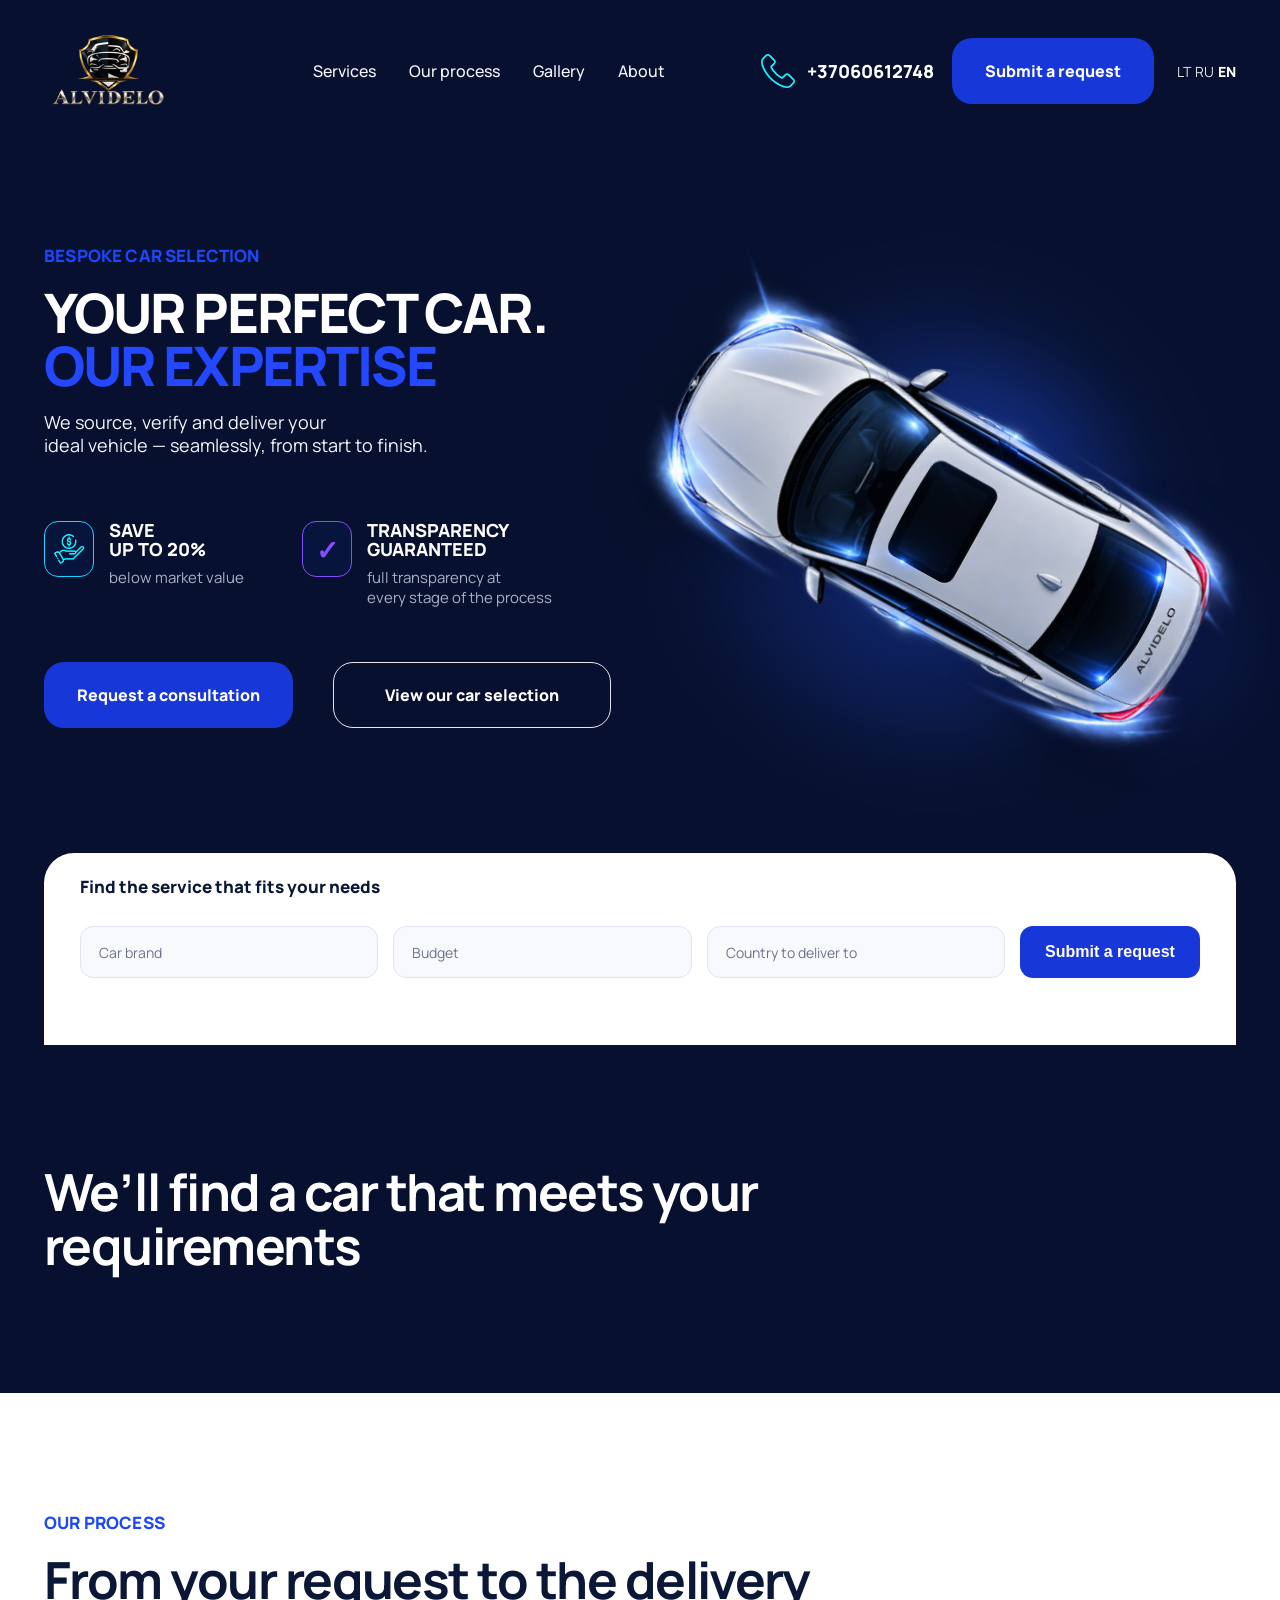
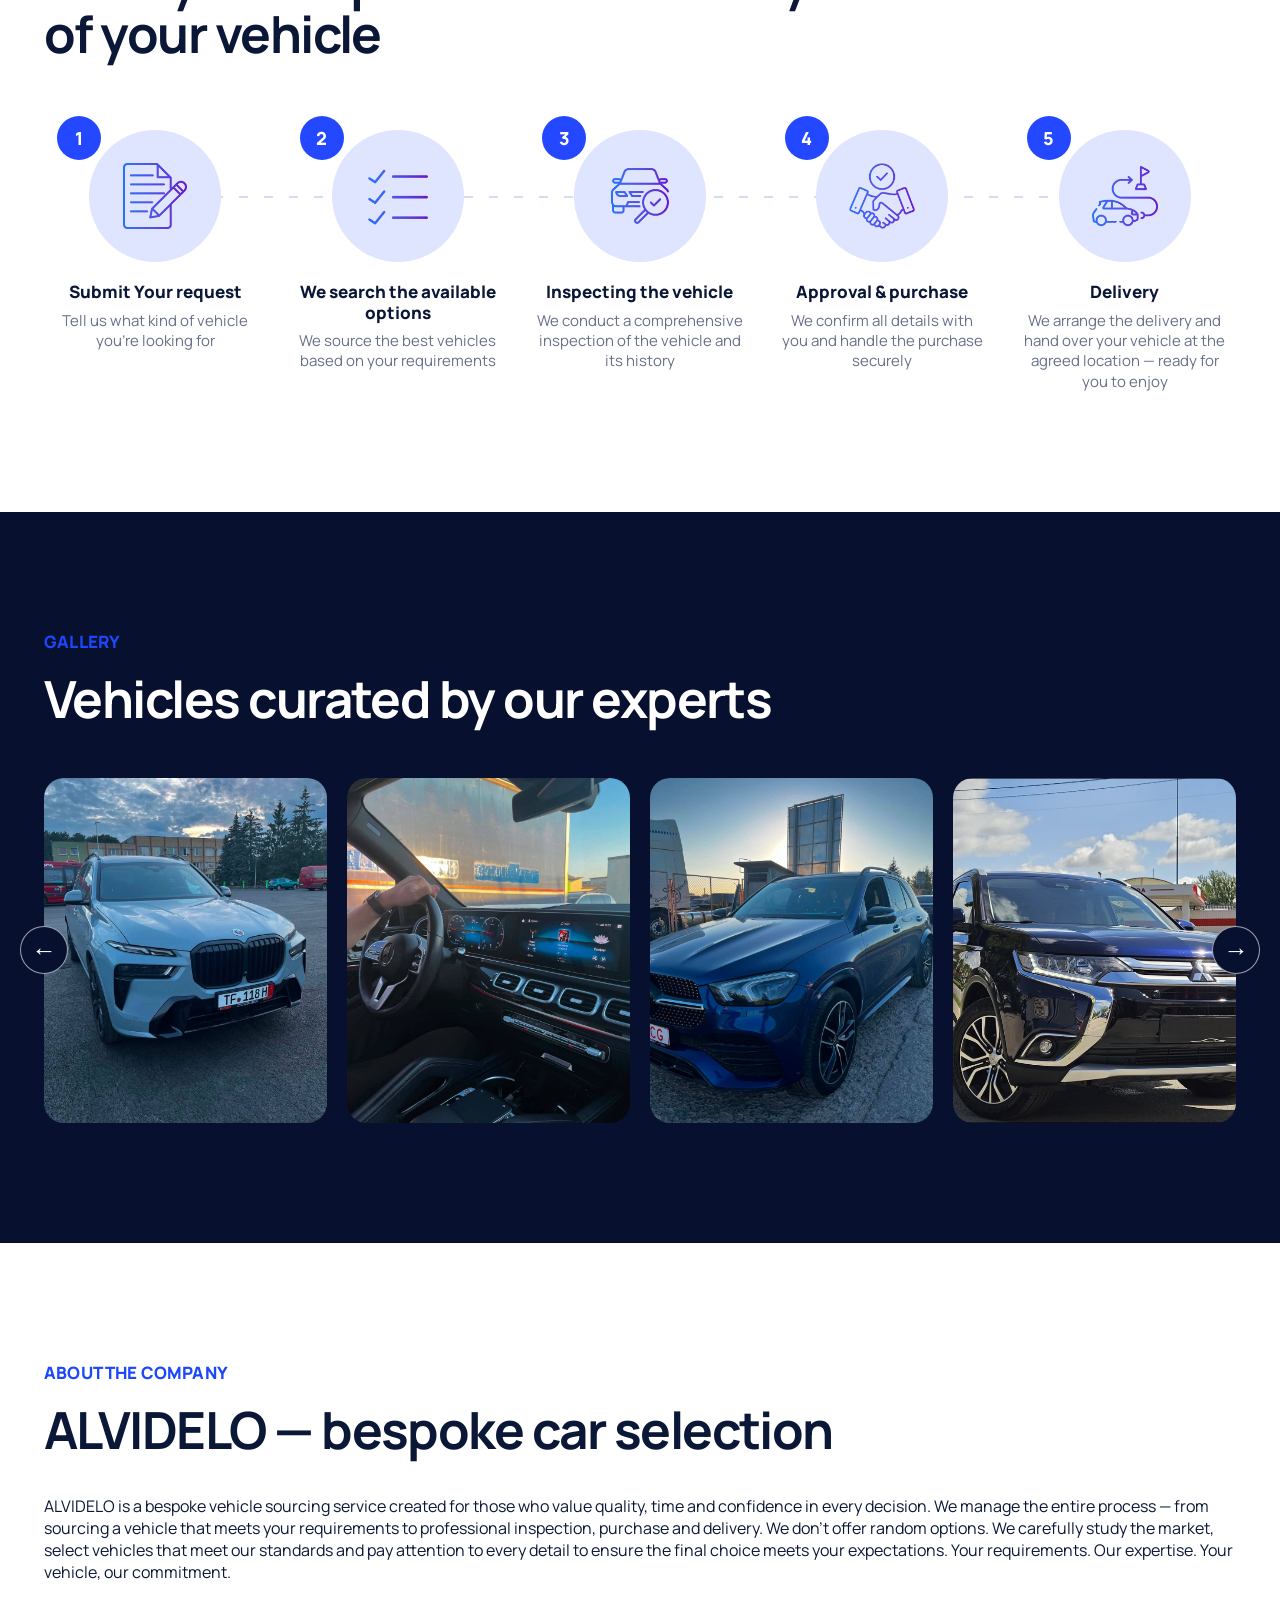
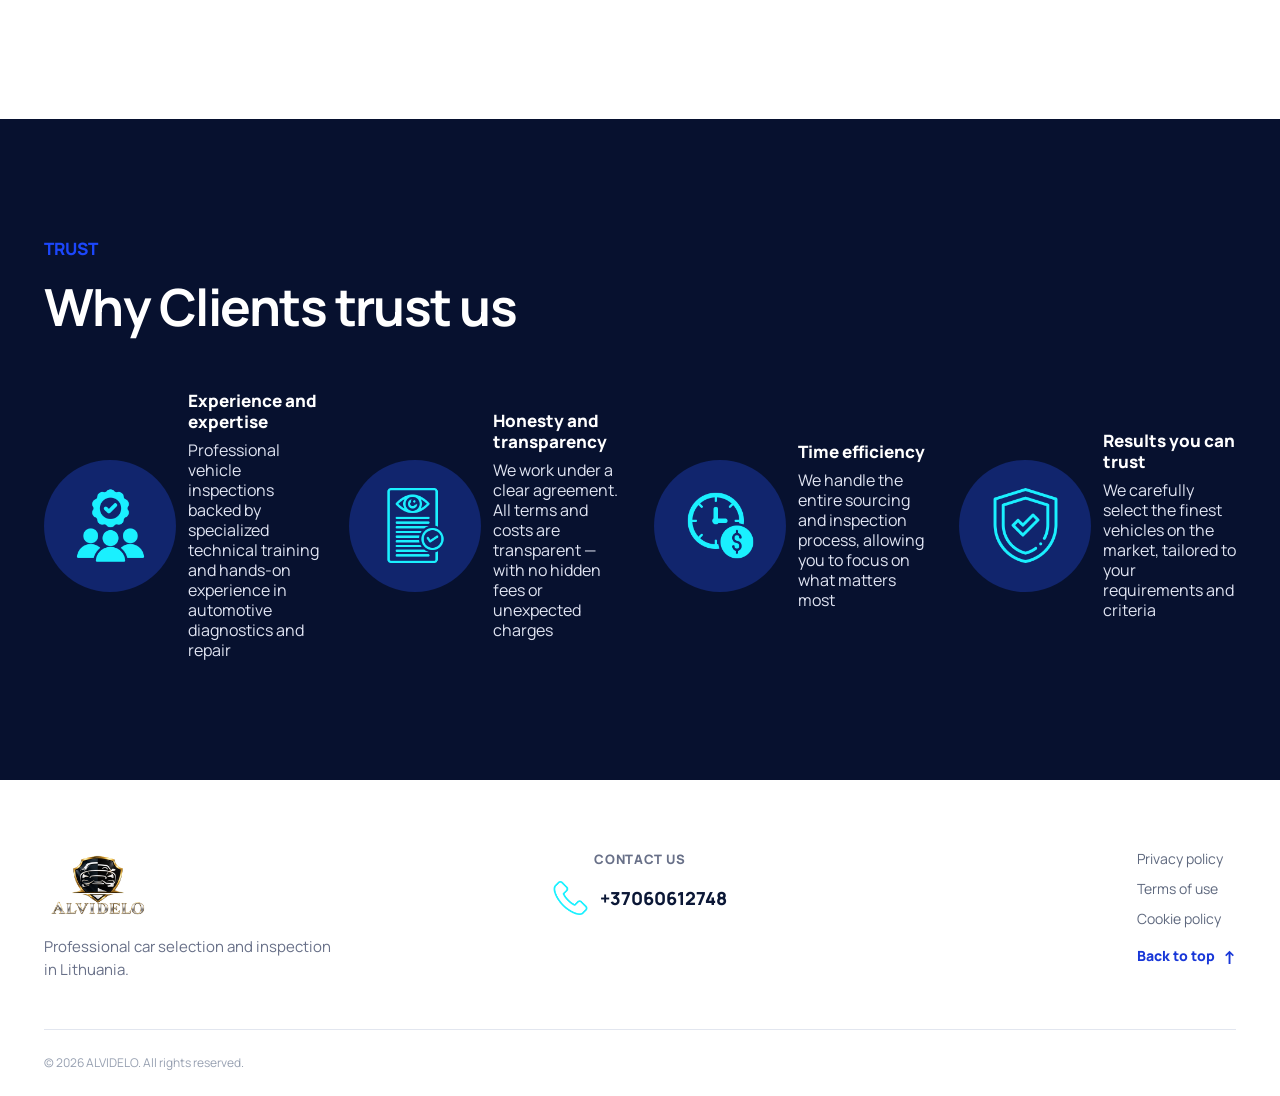
==== index.html @ 86f8ea86 "Added footer (but need to fix it still)" ====
<!doctype html>
<html lang="en">

<head>
    <meta charset="UTF-8" />
    <meta name="viewport" content="width=device-width, initial-scale=1.0" />
    <title>ALVIDELO - bespoke car selection</title>

    <link rel="icon" type="image/x-icon" href="images/car maket.png" />

    <link rel="preconnect" href="https://fonts.googleapis.com" />
    <link rel="preconnect" href="https://fonts.gstatic.com" crossorigin />
    <link href="https://fonts.googleapis.com/css2?family=Manrope:wght@400;500;600;700;800&display=swap"
        rel="stylesheet" />
    <link rel="stylesheet" href="style.css" />

    <link rel="alternate" hreflang="lt" href="lt/index.html" />
    <link rel="alternate" hreflang="ru" href="ru/index.html" />
</head>

<body>
    <header class="header" id="top">
        <div class="container header__inner">
            <a class="logo" href="#" aria-label="ALVIDELO">
                <img src="images/ALVIDELO logo.png" alt="ALVIDELO logo" />
            </a>

            <nav class="nav" aria-label="Основная навигация">
                <a href="#services">Services</a>
                <a href="#steps">Our process</a>
                <a href="#reviews">Gallery</a>
                <a href="#about">About</a>
                <div class="nav__languages" aria-label="Language selector">
                    <a href="lt/index.html">LT</a>
                    <a href="ru/index.html">RU</a>
                    <a class="nav__language--active" href="index.html" aria-current="page">EN</a>
                </div>
            </nav>

            <div class="header__right">
                <a class="phone" href="tel:+37060612748">
                    <img class="phone__icon" src="images/icons/telephone.png" />
                    <span>+37060612748</span>
                </a>
                <a class="btn btn--primary header__button" href="#form">Submit a request</a>
                <div class="langs">
                    <a href="lt/index.html"><span>LT</span></a>
                    <a href="ru/index.html"><span>RU</span></a>
                    <a href="index.html"><strong>EN</strong></a>
                </div>
            </div>

            <button class="burger" type="button" aria-label="Open menu" aria-expanded="false">
                <span></span><span></span><span></span>
            </button>
        </div>
    </header>

    <main>
        <section class="hero">
            <div class="container hero__inner">
                <div class="hero__content">
                    <p class="eyebrow">BESPOKE CAR SELECTION</p>

                    <h1>
                        YOUR PERFECT CAR. <span>OUR EXPERTISE</span>
                    </h1>

                    <p class="hero__description">
                        We source, verify and deliver your <br class="desktop-only" />
                        ideal vehicle — seamlessly, from start to finish.
                    </p>

                    <div class="advantages">
                        <div class="advantage">
                            <div class="advantage__icon advantage__icon--cyan">
                                <img class="advantage__image" src="images/icons/save-money.png" alt=""
                                    aria-hidden="true" />
                            </div>
                            <div>
                                <h3>SAVE<br />UP TO 20%</h3>
                                <p>below market value</p>
                            </div>
                        </div>

                        <div class="advantage">
                            <div class="advantage__icon advantage__icon--purple">
                                <span>✓</span>
                            </div>
                            <div>
                                <h3>TRANSPARENCY<br />GUARANTEED</h3>
                                <p>full transparency at<br />every stage of the process</p>
                            </div>
                        </div>
                    </div>

                    <div class="hero__actions">
                        <a class="btn btn--primary" href="#form">Request a consultation</a>
                        <a class="btn btn--outline" href="#reviews">View our car selection</a>
                    </div>
                </div>

                <div class="hero__visual">
                    <div class="glow glow--one"></div>
                    <div class="glow glow--two"></div>
                    <div class="car-card">
                        <img src="images/car%20maket.png" alt="Автомобиль ALVIDELO, вид сверху" />
                    </div>
                </div>
            </div>

            <div class="container">
                <div class="service-card" id="form">
                    <h2>Find the service that fits your needs</h2>
                    <form class="service-card__body request-form" data-success="Your request is ready. We will contact you shortly.">
                        <input class="form-field" type="text" name="car-brand" placeholder="Car brand" maxlength="50" required autocomplete="off" />
                        <input class="form-field form-field--budget" type="text" name="budget" placeholder="Budget" inputmode="numeric" pattern="[0-9]{1,10}" maxlength="10" required autocomplete="off" />
                        <input class="form-field" type="text" name="country" placeholder="Country to deliver to" maxlength="50" required autocomplete="country-name" />
                        <button class="btn btn--primary service-card__button" type="submit">
                            Submit a request
                        </button>
                        <p class="form-status" role="status" aria-live="polite"></p>
                    </form>
                </div>
            </div>
        </section>

        <section class="placeholder-section" id="services">
            <div class="container">
                <!-- <p class="eyebrow">УСЛУГИ</p> -->
                <h2>We’ll find a car that meets your requirements</h2>
            </div>
        </section>

        <section class="placeholder-section placeholder-section--light" id="steps">
            <div class="container">
                <p class="eyebrow">OUR PROCESS</p>
                <h2>From your request to the delivery of your vehicle</h2>

                <div class="work-steps">
                    <article class="work-step">
                        <span class="work-step__number">1</span>
                        <div class="work-step__icon">
                            <img src="images/icons/contact-form.png" alt="">
                        </div>
                        <div class="work-step__content">
                            <h3>Submit Your request</h3>
                            <p>Tell us what kind of vehicle you’re looking for</p>
                        </div>
                    </article>

                    <article class="work-step">
                        <span class="work-step__number">2</span>
                        <div class="work-step__icon">
                            <img src="images/icons/check copy.png" alt="">
                        </div>
                        <div class="work-step__content">
                            <h3>We search the available options</h3>
                            <p>We source the best vehicles based on your requirements</p>
                        </div>
                    </article>

                    <article class="work-step">
                        <span class="work-step__number">3</span>
                        <div class="work-step__icon">
                            <img src="images/icons/search.png" alt="">
                        </div>
                        <div class="work-step__content">
                            <h3>Inspecting the vehicle</h3>
                            <p>We conduct a comprehensive inspection of the vehicle and its history</p>
                        </div>
                    </article>

                    <article class="work-step">
                        <span class="work-step__number">4</span>
                        <div class="work-step__icon">
                            <img src="images/icons/agreement.png" alt="">
                        </div>
                        <div class="work-step__content">
                            <h3>Approval & purchase</h3>
                            <p>We confirm all details with you and handle the purchase securely</p>
                        </div>
                    </article>

                    <article class="work-step">
                        <span class="work-step__number">5</span>
                        <div class="work-step__icon">
                            <img src="images/icons/driving-car.png" alt="">
                        </div>
                        <div class="work-step__content">
                            <h3>Delivery</h3>
                            <p>We arrange the delivery and hand over your vehicle at the agreed location — ready for you
                                to enjoy</p>
                        </div>
                    </article>
                </div>
            </div>
        </section>

        <section class="placeholder-section" id="reviews">
            <div class="container">
                <p class="eyebrow">GALLERY</p>
                <h2>Vehicles curated by our experts</h2>

                <div class="reviews-carousel">
                    <button class="carousel-button carousel-button--prev" type="button"
                        aria-label="Предыдущий автомобиль">
                        ←
                    </button>

                    <div class="reviews-carousel__track">
                        <article class="review-car">
                            <img src="images/bmw.jpg" alt="Пример автомобиля" />
                        </article>

                        <article class="review-car">
                            <img src="images/merc inside.jpg" alt="Пример автомобиля" />
                        </article>

                        <article class="review-car">
                            <img src="images/merc.jpg" alt="Пример автомобиля" />
                        </article>

                        <article class="review-car">
                            <img src="images/mits.png" alt="Пример автомобиля" />
                        </article>

                        <article class="review-car">
                            <img src="images/range.png" alt="Пример автомобиля" />
                        </article>
                    </div>

                    <button class="carousel-button carousel-button--next" type="button"
                        aria-label="Следующий автомобиль">
                        →
                    </button>
                </div>
            </div>
        </section>

        <section class="placeholder-section placeholder-section--light" id="about">
            <div class="container">
                <p class="eyebrow">ABOUT THE COMPANY</p>
                <h2>ALVIDELO — bespoke car selection</h2>
                <p><br>ALVIDELO is a bespoke vehicle sourcing service created for those who value quality, time and
                    confidence in every
                    decision.
                    We manage the entire process — from sourcing a vehicle that meets your requirements to professional
                    inspection,
                    purchase and delivery.
                    We don’t offer random options. We carefully study the market, select vehicles that meet our
                    standards and pay
                    attention to every detail to ensure the final choice meets your expectations.
                    Your requirements. Our expertise. Your vehicle, our commitment.
                </p>
            </div>
        </section>

        <section class="placeholder-section" id="trust">
            <div class="container">
                <p class="eyebrow">TRUST</p>
                <h2>Why Clients trust us</h2>

                <div class="trust-list">
                    <article class="trust-item">
                        <div class="trust-item__icon">
                            <img src="images/icons/customer-success.png" alt="">
                        </div>
                        <div>
                            <h3>Experience and expertise</h3>
                            <p>Professional vehicle inspections backed by specialized technical training and hands-on
                                experience in automotive
                                diagnostics and repair</p>
                        </div>
                    </article>

                    <article class="trust-item">
                        <div class="trust-item__icon">
                            <img src="images/icons/check.png" alt="">
                        </div>
                        <div>
                            <h3>Honesty and transparency</h3>
                            <p>We work under a clear agreement. All terms and costs are transparent — with no hidden
                                fees or unexpected
                                charges</p>
                        </div>
                    </article>

                    <article class="trust-item">
                        <div class="trust-item__icon">
                            <img src="images/icons/time-is-money.png" alt="">
                        </div>
                        <div>
                            <h3>Time efficiency</h3>
                            <p>We handle the entire sourcing and inspection process, allowing you to focus on what matters most</p>
                        </div>
                    </article>

                    <article class="trust-item">
                        <div class="trust-item__icon">
                            <img src="images/icons/shield.png" alt="">
                        </div>
                        <div>
                            <h3>Results you can trust</h3>
                            <p>We carefully select the finest vehicles on the market, tailored to your requirements and criteria</p>
                        </div>
                    </article>
                </div>
            </div>
        </section>
    </main>

    <footer class="footer">
        <div class="container">
            <div class="footer__top">
                <div class="footer__brand">
                    <a class="footer__logo" href="#top" aria-label="ALVIDELO — back to top">
                        <img src="images/ALVIDELO logo.png" alt="ALVIDELO logo" />
                    </a>
                    <p>Professional car selection and inspection in Lithuania.</p>
                </div>

                <div class="footer__contacts">
                    <p class="footer__label">Contact us</p>
                    <a class="phone footer__phone" href="tel:+37060612748">
                        <img class="phone__icon" src="images/icons/telephone.png" alt="" />
                        <span>+37060612748</span>
                    </a>
                </div>

                <nav class="footer__links" aria-label="Legal information">
                    <a href="documents/privacy-policy.pdf" download>Privacy policy</a>
                    <a href="documents/terms-of-use.pdf" download>Terms of use</a>
                    <a href="documents/cookie-policy.pdf" download>Cookie policy</a>
                    <a class="footer__to-top" href="#top">Back to top <span aria-hidden="true">↑</span></a>
                </nav>
            </div>

            <div class="footer__bottom">
                <small>© 2026 ALVIDELO. All rights reserved.</small>
            </div>
        </div>
    </footer>

    <script>
        const burger = document.querySelector(".burger");
        const nav = document.querySelector(".nav");

        burger?.addEventListener("click", () => {
            nav.classList.toggle("nav--open");
            burger.classList.toggle("burger--open");
            burger.setAttribute("aria-expanded", nav.classList.contains("nav--open"));
        });


        const carousel = document.querySelector('.reviews-carousel__track');
        const prevButton = document.querySelector('.carousel-button--prev');
        const nextButton = document.querySelector('.carousel-button--next');

        nextButton?.addEventListener('click', () => {
            carousel.scrollBy({ left: carousel.clientWidth * 0.8, behavior: 'smooth' });
        });

        prevButton?.addEventListener('click', () => {
            carousel.scrollBy({ left: -carousel.clientWidth * 0.8, behavior: 'smooth' });
        });

        document.querySelectorAll('.form-field--budget').forEach((field) => {
            field.addEventListener('input', () => {
                field.value = field.value.replace(/\D/g, '').slice(0, 10);
            });
        });

        document.querySelectorAll('.request-form').forEach((form) => {
            form.addEventListener('submit', (event) => {
                event.preventDefault();
                form.querySelector('.form-status').textContent = form.dataset.success;
            });
        });
    </script>
</body>

</html>
---- style.css ----
:root {
  --bg: #07112f;
  --bg-deep: #050d28;
  --blue: #1837d8;
  --blue-bright: #2448ff;
  --text: #ffffff;
  --muted: #aeb6ca;
  --line: rgba(255,255,255,.18);
  --card: #ffffff;
  --ink: #0b1736;
  --radius: 22px;
}

* {
  box-sizing: border-box;
}

html {
  scroll-behavior: smooth;
}

body {
  margin: 0;
  font-family: "Manrope", Arial, sans-serif;
  color: var(--text);
  background: var(--bg);
}

a {
  color: inherit;
  text-decoration: none;
}

button,
a {
  -webkit-tap-highlight-color: transparent;
}

.container {
  width: min(1336px, calc(100% - 88px));
  margin: 0 auto;
}

.header {
  position: relative;
  z-index: 20;
  padding: 28px 0 0;
}

.header__inner {
  display: flex;
  align-items: center;
  min-height: 86px;
  gap: 28px;
}

.logo {
  width: 145px;
  min-width: 145px;
  height: 86px;
  display: flex;
  align-items: center;
}

.logo img {
  width: 100%;
  height: 100%;
  object-fit: contain;
  object-position: left center;
}

.logo__car {
  position: absolute;
  bottom: 7px;
  font-size: 9px;
  font-weight: 800;
  letter-spacing: .12em;
  color: #f6f4ed;
}

.logo__text {
  font-family: Georgia, "Times New Roman", serif;
  font-size: 19px;
  font-weight: 700;
  letter-spacing: .03em;
  color: #efe2b4;
}

.nav {
  display: flex;
  align-items: center;
  justify-content: center;
  gap: clamp(24px, 2.6vw, 44px);
  margin-left: 28px;
  flex: 1;
}

.nav a {
  font-size: 16px;
  font-weight: 500;
  color: #f5f6fb;
  white-space: nowrap;
  transition: opacity .2s ease;
}

.nav a:hover {
  opacity: .72;
}

.nav__languages {
  display: none;
}

.header__right {
  display: flex;
  align-items: center;
  gap: 18px;
}

.phone {
  display: flex;
  align-items: center;
  gap: 12px;
  font-size: 18px;
  font-weight: 800;
  white-space: nowrap;
}

.phone__icon {
  width: 34px;
  height: 34px;
  object-fit: contain;

  filter: brightness(0) saturate(100%) invert(82%) sepia(44%)
    saturate(3532%) hue-rotate(146deg) brightness(105%) contrast(104%);
}

.langs {
  display: flex;
  gap: 4px;
  font-size: 14px;
  margin-left: 5px;
}

.langs span {
  opacity: .88;
}

.langs strong {
  font-weight: 800;
}

.btn {
  display: inline-flex;
  align-items: center;
  justify-content: center;
  min-height: 66px;
  padding: 0 32px;
  border-radius: 20px;
  border: 1px solid transparent;
  font-size: 16px;
  font-weight: 800;
  white-space: nowrap;
  transition:
    transform .2s ease,
    background .2s ease,
    border-color .2s ease;
}

.btn:hover {
  transform: translateY(-2px);
}

.btn--primary {
  background: var(--blue);
  color: #fff;
}

.btn--primary:hover {
  background: var(--blue-bright);
}

.btn--outline {
  color: #fff;
  background: transparent;
  border-color: rgba(255,255,255,.9);
}

.btn--outline:hover {
  background: rgba(255,255,255,.07);
}

.header__button {
  min-height: 66px;
  min-width: 197px;
}

.hero {
  position: relative;
  overflow: hidden;
  margin-top: -5px;
  padding: 98px 0 0;
  background:
    radial-gradient(circle at 70% 47%, rgba(24,55,216,.11), transparent 25%),
    var(--bg);
}

.hero__inner {
  min-height: 662px;
  display: grid;
  grid-template-columns: 48% 52%;
  align-items: center;
  position: relative;
}

.hero__content {
  position: relative;
  z-index: 4;
  padding-bottom: 102px;
}

.eyebrow {
  margin: 0 0 20px;
  color: #1c47fb;
  font-size: 17px;
  line-height: 1.2;
  font-weight: 800;
  letter-spacing: .01em;
}

.hero h1 {
  max-width: 705px;
  margin: 0;
  font-size: clamp(46px, 4.25vw, 65px);
  line-height: .98;
  letter-spacing: -.035em;
  font-weight: 800;
}

.hero h1 span {
  color: #2448ff;
}

.hero__description {
  margin: 18px 0 0;
  font-size: 18px;
  line-height: 1.3;
  color: #f4f6fb;
}

.advantages {
  display: flex;
  gap: 58px;
  margin-top: 64px;
}

.advantage {
  display: flex;
  align-items: flex-start;
  gap: 15px;
}

.advantage__icon {
  width: 50px;
  height: 56px;
  flex: 0 0 50px;
  display: grid;
  place-items: center;
  border-radius: 14px;
  border: 1px solid currentColor;
  font-size: 27px;
  font-weight: 800;
  background: rgba(24,55,216,.08);
}

.advantage__image {
  width: 34px;
  height: 34px;
  object-fit: contain;

  filter: brightness(0) saturate(100%) invert(82%) sepia(44%)
    saturate(3532%) hue-rotate(146deg) brightness(105%) contrast(104%);
}

.advantage__icon--cyan {
  color: #16d4ff;
}

.advantage__icon--purple {
  color: #844dff;
}

.advantage h3 {
  margin: 0;
  font-size: 18px;
  line-height: 1.03;
  font-weight: 800;
}

.advantage p {
  margin: 10px 0 0;
  font-size: 15px;
  line-height: 1.3;
  color: #a8b0c5;
}

.hero__actions {
  display: flex;
  gap: 40px;
  margin-top: 55px;
}

.hero__actions .btn {
  min-width: 198px;
}

.hero__actions .btn--outline {
  min-width: 278px;
}

.hero__visual {
  position: relative;
  height: 650px;
  display: flex;
  align-items: center;
  justify-content: center;
  transform: translate(2%, -2%);
}

.car-card {
  position: relative;
  width: min(760px, 56vw);
  /* aspect-ratio: 1.47; */
  border-radius: 50%;
  transform: rotate(29deg);
  overflow: visible;
  filter: drop-shadow(0 20px 28px rgba(0, 0, 0, .34));
}

.car-card::before {
  content: "";
  position: absolute;
  inset: 10% 5%;
  background: radial-gradient(circle, rgba(42,93,255,.45), transparent 68%);
  filter: blur(28px);
  z-index: -1;
}

.car-card img {
  width: 100%;
  height: 100%;
  display: block;
  object-fit: contain;
  mix-blend-mode: normal;
  opacity: 1;
}

/* .car-card img {
  width: 100%;
  height: 100%;
  display: block;
  object-fit: cover;
  border-radius: 34% 66% 43% 57% / 39% 38% 62% 61%;
  mix-blend-mode: screen;
  opacity: .88;
  box-shadow: 0 0 70px rgba(28,71,255,.22);
} */

.glow {
  position: absolute;
  border-radius: 50%;
  filter: blur(40px);
  pointer-events: none;
}

.glow--one {
  width: 230px;
  height: 230px;
  right: 26%;
  top: 28%;
  background: rgba(38,93,255,.2);
}

.glow--two {
  width: 170px;
  height: 170px;
  right: 2%;
  bottom: 20%;
  background: rgba(49,75,255,.17);
}

.service-card {
  position: relative;
  z-index: 8;
  margin-top: -16px;
  min-height: 192px;
  padding: 22px 36px 34px;
  border-radius: 30px 30px 0 0;
  background: #fff;
  color: var(--ink);
  box-shadow: 0 -2px 0 rgba(0,0,0,.04);
}

.service-card h2 {
  margin: 0;
  font-size: 17px;
  font-weight: 800;
}

.service-card__body {
  display: grid;
  grid-template-columns: 1fr 1fr 1fr 180px;
  gap: 15px;
  margin-top: 28px;
}

.form-field {
  height: 52px;
  width: 100%;
  padding: 0 18px;
  border: 1px solid #e0e5ef;
  border-radius: 13px;
  color: #6b7489;
  background: #f8f9fc;
  font-size: 14px;
  font-family: inherit;
  outline: none;
  transition: border-color .2s ease, box-shadow .2s ease, background .2s ease;
}

.form-field::placeholder {
  color: #6b7489;
  opacity: 1;
}

.form-field:hover {
  border-color: #aab7d4;
}

.form-field:focus {
  border-color: var(--blue);
  background: #fff;
  box-shadow: 0 0 0 3px rgba(24, 55, 216, .12);
}

.form-field:invalid:not(:placeholder-shown) {
  border-color: #d83b54;
}

.form-status {
  grid-column: 1 / -1;
  min-height: 1.2em;
  margin: -5px 0 0;
  color: #1837d8;
  font-size: 14px;
  font-weight: 600;
}

.footer {
  padding: 70px 0 24px;
  background: #fff;
  color: var(--ink);
}

.footer__top {
  position: relative;
  display: flex;
  flex-wrap: wrap;
  align-items: flex-start;
  gap: 42px clamp(28px, 5vw, 76px);
  padding-bottom: 48px;
  justify-content: space-between;
}

.footer__logo {
  display: block;
  width: 150px;
  height: 72px;
}

.footer__logo img {
  width: 100%;
  height: 100%;
  object-fit: contain;
  object-position: left center;
}

.footer__brand p {
  max-width: 290px;
  margin: 14px 0 0;
  color: #687088;
  font-size: 15px;
  line-height: 1.5;
}

.footer__label {
  margin: 0 0 13px;
  color: #687088;
  font-size: 13px;
  font-weight: 800;
  letter-spacing: .05em;
  text-align: center;
  text-transform: uppercase;
}

.footer__contacts {
  display: flex;
  position: absolute;
  top: 0;
  left: 50%;
  width: max-content;
  flex-direction: column;
  align-items: center;
  min-width: 0;
  transform: translateX(-50%);
}

.footer__phone {
  color: var(--ink);
}

.footer__links {
  display: flex;
  flex-direction: column;
  align-items: flex-start;
  gap: 11px;
}

.footer__links a {
  color: #5e687e;
  font-size: 14px;
  line-height: 1.35;
  transition: color .2s ease;
}

.footer__links a:hover {
  color: var(--blue);
}

.footer__links .footer__to-top {
  display: inline-flex;
  align-items: center;
  gap: 8px;
  margin-top: 5px;
  color: var(--blue);
  font-weight: 800;
}

.footer__to-top span {
  font-size: 18px;
  transition: transform .2s ease;
}

.footer__to-top:hover span {
  transform: translateY(-3px);
}

.footer__bottom {
  padding-top: 20px;
  border-top: 1px solid #e2e6ef;
}

.footer__bottom small {
  color: #97a0b1;
  font-size: 12px;
}

@media (max-width: 1000px) {
  .footer__top {
    gap: 38px 28px;
  }

  .footer__brand {
    flex-basis: calc(50% - 14px);
  }

  .footer__contacts {
    position: static;
    width: auto;
    flex: 1 1 calc(50% - 14px);
    transform: none;
  }

  .footer__links {
    flex: 1 0 100%;
    flex-direction: row;
    flex-wrap: wrap;
    justify-content: center;
    gap: 12px 24px;
  }

  .footer__links .footer__to-top {
    margin-top: 0;
  }
}

@media (max-width: 540px) {
  .footer {
    padding: 54px 0 20px;
  }

  .footer__top {
    flex-direction: column;
    align-items: center;
    gap: 30px;
    padding-bottom: 34px;
  }

  .footer__brand {
    flex-basis: auto;
    text-align: center;
  }

  .footer__contacts,
  .footer__links {
    flex-basis: auto;
  }

  .footer__links {
    flex-direction: column;
    align-items: center;
    gap: 11px;
  }

  .footer__logo {
    width: 132px;
    height: 63px;
  }
}

.service-card__button {
  min-height: 52px;
  border-radius: 13px;
}

.placeholder-section {
  padding: 120px 0;
  background: var(--bg);
}

.placeholder-section--light {
  background: #fff;
  color: var(--ink);
}

.placeholder-section h2 {
  max-width: 800px;
  margin: 0;
  font-size: clamp(38px, 4vw, 58px);
  line-height: 1.05;
  letter-spacing: -.03em;
}

.burger {
  display: none;
  width: 44px;
  height: 44px;
  margin-left: auto;
  border: 0;
  background: transparent;
  cursor: pointer;
}

.burger span {
  display: block;
  width: 22px;
  height: 2px;
  margin: 5px auto;
  background: #fff;
  transition: transform .2s ease;
}

.desktop-only {
  display: inline;
}

.work-section {
  overflow: hidden;
  padding: 110px 0 125px;
  background: #fff;
  color: #0b1736;
}

.work-section__heading {
  text-align: center;
}

.work-section__heading .eyebrow {
  margin-bottom: 12px;
}

.work-section h2 {
  margin: 0;
  font-size: clamp(34px, 3vw, 48px);
  line-height: 1.1;
  letter-spacing: -.03em;
}

.work-section__progress {
  display: flex;
  justify-content: center;
  align-items: center;
  gap: 10px;
  margin-top: 18px;
}

.work-section__progress::before,
.work-section__progress::after {
  content: "";
  width: 28px;
  height: 2px;
  background: #1837d8;
}

.work-section__progress span {
  width: 10px;
  height: 10px;
  border-radius: 50%;
  background: #1837d8;
}

.work-steps {
  position: relative;
  display: grid;
  grid-template-columns: repeat(5, minmax(0, 1fr));
  gap: 20px;
  margin-top: 70px;
}

.work-steps::before {
  content: "";
  position: absolute;
  top: 66px;
  right: 8%;
  left: 8%;
  height: 2px;
  background: repeating-linear-gradient(
    to right,
    #d4dbf5 0 9px,
    transparent 9px 25px
  );
}

.work-step {
  position: relative;
  z-index: 1;
  text-align: center;
}

.work-step__number {
  position: absolute;
  top: -14px;
  left: 6%;
  display: grid;
  width: 44px;
  height: 44px;
  place-items: center;
  border-radius: 50%;
  background: #2448ff;
  color: #fff;
  font-size: 18px;
  font-weight: 800;
}

.work-step__icon {
  display: grid;
  width: 132px;
  height: 132px;
  margin: 0 auto;
  place-items: center;
  border-radius: 50%;
  background: #dfe4ff;
}

.work-step__icon img {
  width: 66px;
  height: 66px;
  
  fill: none;
  stroke: #2448ff;
  stroke-linecap: round;
  stroke-linejoin: round;
  stroke-width: 2.5;
}

.work-step__content {
  max-width: 210px;
  margin: 20px auto 0;
}

.work-step h3 {
  margin: 0;
  font-size: 17px;
  line-height: 1.2;
  font-weight: 800;
}

.work-step p {
  margin: 8px 0 0;
  color: #687088;
  font-size: 15px;
  line-height: 1.35;
}

@media (max-width: 980px) {
  .work-steps {
    grid-template-columns: repeat(2, minmax(0, 1fr));
    gap: 48px 30px;
  }

  .work-steps::before {
    display: none;
  }
}

@media (max-width: 640px) {
  .work-section {
    padding: 76px 0;
  }

  .work-steps {
    display: flex;
    flex-direction: column;
    gap: 26px;
    margin-top: 50px;
  }

  .work-step {
    display: grid;
    grid-template-columns: 92px 1fr;
    gap: 16px;
    text-align: left;
  }

  .work-step__number {
    top: -6px;
    left: 0;
    width: 34px;
    height: 34px;
    font-size: 15px;
  }

  .work-step__icon {
    width: 82px;
    height: 82px;
  }

  .work-step__icon img {
    width: 42px;
    height: 42px;
  }

  .work-step__content {
    max-width: none;
    margin: 16px 0 0;
  }
}

.reviews-carousel {
  position: relative;
  margin-top: 52px;
}

.reviews-carousel__track {
  display: flex;
  gap: 20px;
  overflow-x: auto;
  scroll-behavior: smooth;
  scroll-snap-type: x mandatory;
  scrollbar-width: none;
}

.reviews-carousel__track::-webkit-scrollbar {
  display: none;
}

.review-car {
  flex: 0 0 calc((100% - 60px) / 4);
  overflow: hidden;
  aspect-ratio: 0.82;
  border-radius: 20px;
  scroll-snap-align: start;
  background: #11204a;
}

.review-car img {
  width: 100%;
  height: 100%;
  display: block;
  object-fit: cover;
  transition: transform .35s ease;
}

.review-car:hover img {
  transform: scale(1.06);
}

.carousel-button {
  position: absolute;
  z-index: 2;
  top: 50%;
  display: grid;
  width: 48px;
  height: 48px;
  place-items: center;
  border: 1px solid rgba(255, 255, 255, .6);
  border-radius: 50%;
  background: #07112f;
  color: #fff;
  font-size: 25px;
  cursor: pointer;
  transform: translateY(-50%);
  transition: background .2s ease, transform .2s ease;
}

.carousel-button:hover {
  background: #2448ff;
  transform: translateY(-50%) scale(1.06);
}

.carousel-button--prev {
  left: -24px;
}

.carousel-button--next {
  right: -24px;
}

.trust-list {
  display: grid;
  grid-template-columns: repeat(4, minmax(0, 1fr));
  gap: 28px;
  margin-top: 58px;
}

.trust-item {
  display: grid;
  grid-template-columns: 132px minmax(0, 1fr);
  align-items: center;
  gap: 12px;
}

.trust-item__icon {
  display: grid;
  width: 132px;
  height: 132px;
  place-items: center;
  border-radius: 50%;
  background: #11256d;
}

.trust-item__icon img {
  width: 75px;
  height: 75px;
  filter: brightness(0) saturate(100%) invert(82%) sepia(44%) saturate(3532%) hue-rotate(146deg) brightness(105%) contrast(104%);
}

.trust-item:nth-child(2) svg,
.trust-item:nth-child(3) svg {
  stroke: #16c8ff;
}

.trust-item h3 {
  margin: 0;
  font-size: 17px;
  line-height: 1.2;
  font-weight: 800;
}

.trust-item p {
  margin: 8px 0 0;
  color: #e0e4f2;
  font-size: 16px;
  line-height: 1.25;
}

@media (max-width: 1180px) {
  .trust-list {
    grid-template-columns: repeat(2, minmax(0, 1fr));
    gap: 32px;
  }
}

@media (max-width: 640px) {
  .trust-list {
    grid-template-columns: 1fr;
    margin-top: 38px;
  }

  .trust-item {
    grid-template-columns: 94px minmax(0, 1fr);
  }

  .trust-item__icon {
    width: 94px;
    height: 94px;
  }

  .trust-item__icon img {
    width: 54px;
    height: 54px;
  }
}

@media (max-width: 980px) {
  .review-car {
    flex-basis: calc((100% - 20px) / 2);
  }

  .carousel-button--prev {
    left: -14px;
  }

  .carousel-button--next {
    right: -14px;
  }
}

@media (max-width: 640px) {
  .reviews-carousel {
    margin-top: 34px;
  }

  .review-car {
    flex-basis: 86%;
  }

  .carousel-button {
    display: none;
  }
}

@media (max-width: 1260px) {
  .container {
    width: min(100% - 54px, 1100px);
  }

  .nav {
    gap: 18px;
    margin-left: 10px;
  }

  .nav a {
    font-size: 14px;
  }

  .phone {
    font-size: 15px;
  }

  .header__button {
    min-width: 165px;
    padding: 0 22px;
  }

  .hero__inner {
    grid-template-columns: 51% 49%;
  }

  .hero h1 {
    font-size: clamp(42px, 4vw, 57px);
  }

  .advantages {
    gap: 30px;
  }

  .hero__actions {
    gap: 18px;
  }
}

@media (max-width: 980px) {
  .container {
    width: min(100% - 36px, 720px);
  }

  .header {
    padding-top: 18px;
  }

  .header__inner {
    min-height: 70px;
  }

  .nav,
  .header__right {
    display: none;
  }

  .burger {
    display: block;
  }

  .nav--open {
    display: flex;
    position: absolute;
    left: 18px;
    right: 18px;
    top: 78px;
    margin: 0;
    padding: 22px;
    flex-direction: column;
    align-items: stretch;
    gap: 0;
    border: 1px solid rgba(255,255,255,.12);
    border-radius: 18px;
    background: #091536;
    box-shadow: 0 18px 40px rgba(0,0,0,.24);
  }

  .nav--open a {
    padding: 13px 0;
    font-size: 16px;
  }

  .nav--open .nav__languages {
    display: flex;
    gap: 10px;
    margin-top: 14px;
    padding-top: 18px;
    border-top: 1px solid rgba(255,255,255,.16);
  }

  .nav--open .nav__languages a {
    flex: 1;
    padding: 10px 0;
    border: 1px solid rgba(255,255,255,.28);
    border-radius: 10px;
    color: #fff;
    font-size: 14px;
    font-weight: 800;
    line-height: 1;
    text-align: center;
  }

  .nav--open .nav__languages a:hover,
  .nav--open .nav__languages .nav__language--active {
    border-color: #2448ff;
    background: #2448ff;
    opacity: 1;
  }

  .hero {
    padding-top: 46px;
  }

  .hero__inner {
    min-height: auto;
    display: flex;
    flex-direction: column;
    align-items: stretch;
  }

  .hero__content {
    padding-bottom: 0;
  }

  .hero__visual {
    height: 420px;
    margin-top: 8px;
    transform: none;
  }

  .car-card {
    width: min(680px, 92vw);
  }

  .service-card {
    margin-top: -2px;
  }

  .service-card__body {
    grid-template-columns: 1fr 1fr;
  }
}

@media (max-width: 768px) {
  .car-card {
    aspect-ratio: 1.47;
  }
}

@media (max-width: 640px) {
  .container {
    width: min(100% - 28px, 520px);
  }

  .logo {
    width: 118px;
    flex-basis: 118px;
  }

  .logo__mark {
    width: 56px;
    height: 44px;
  }

  .logo__text {
    font-size: 16px;
  }

  .hero {
    padding-top: 34px;
  }

  .eyebrow {
    font-size: 13px;
    margin-bottom: 16px;
  }

  .hero h1 {
    font-size: clamp(39px, 11vw, 52px);
    line-height: 1.02;
  }

  .hero__description {
    font-size: 16px;
  }

  .desktop-only {
    display: none;
  }

  .advantages {
    flex-direction: column;
    gap: 23px;
    margin-top: 42px;
  }

  .hero__actions {
    flex-direction: column;
    gap: 12px;
    margin-top: 36px;
  }

  .hero__actions .btn,
  .hero__actions .btn--outline {
    min-width: 0;
    width: 100%;
  }

  .hero__visual {
    height: 330px;
    margin-top: 18px;
  }

  .car-card {
    width: 112vw;
    max-width: 650px;
  }

  .service-card {
    padding: 22px 18px 24px;
    border-radius: 22px 22px 0 0;
  }

  .service-card__body {
    grid-template-columns: 1fr;
  }

  .service-card h2 {
    font-size: 16px;
  }

  .placeholder-section {
    padding: 84px 0;
  }
}
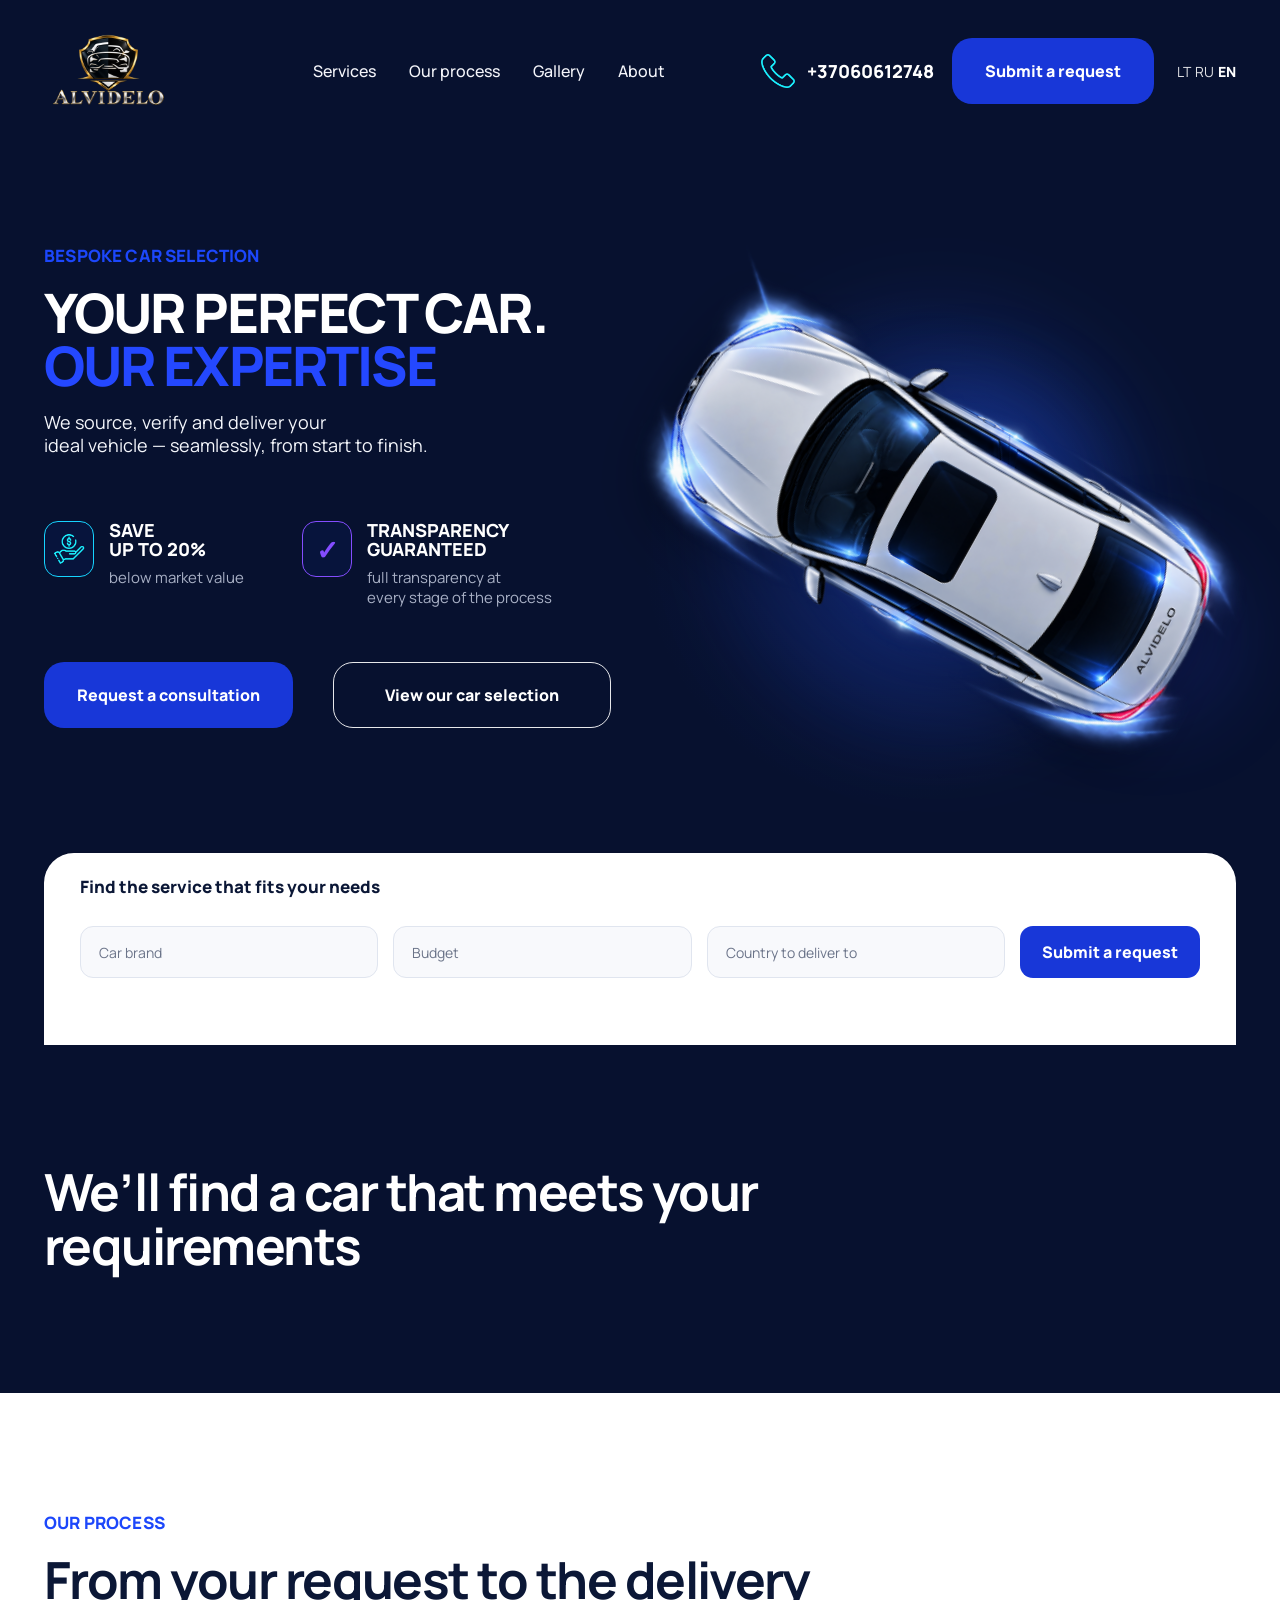
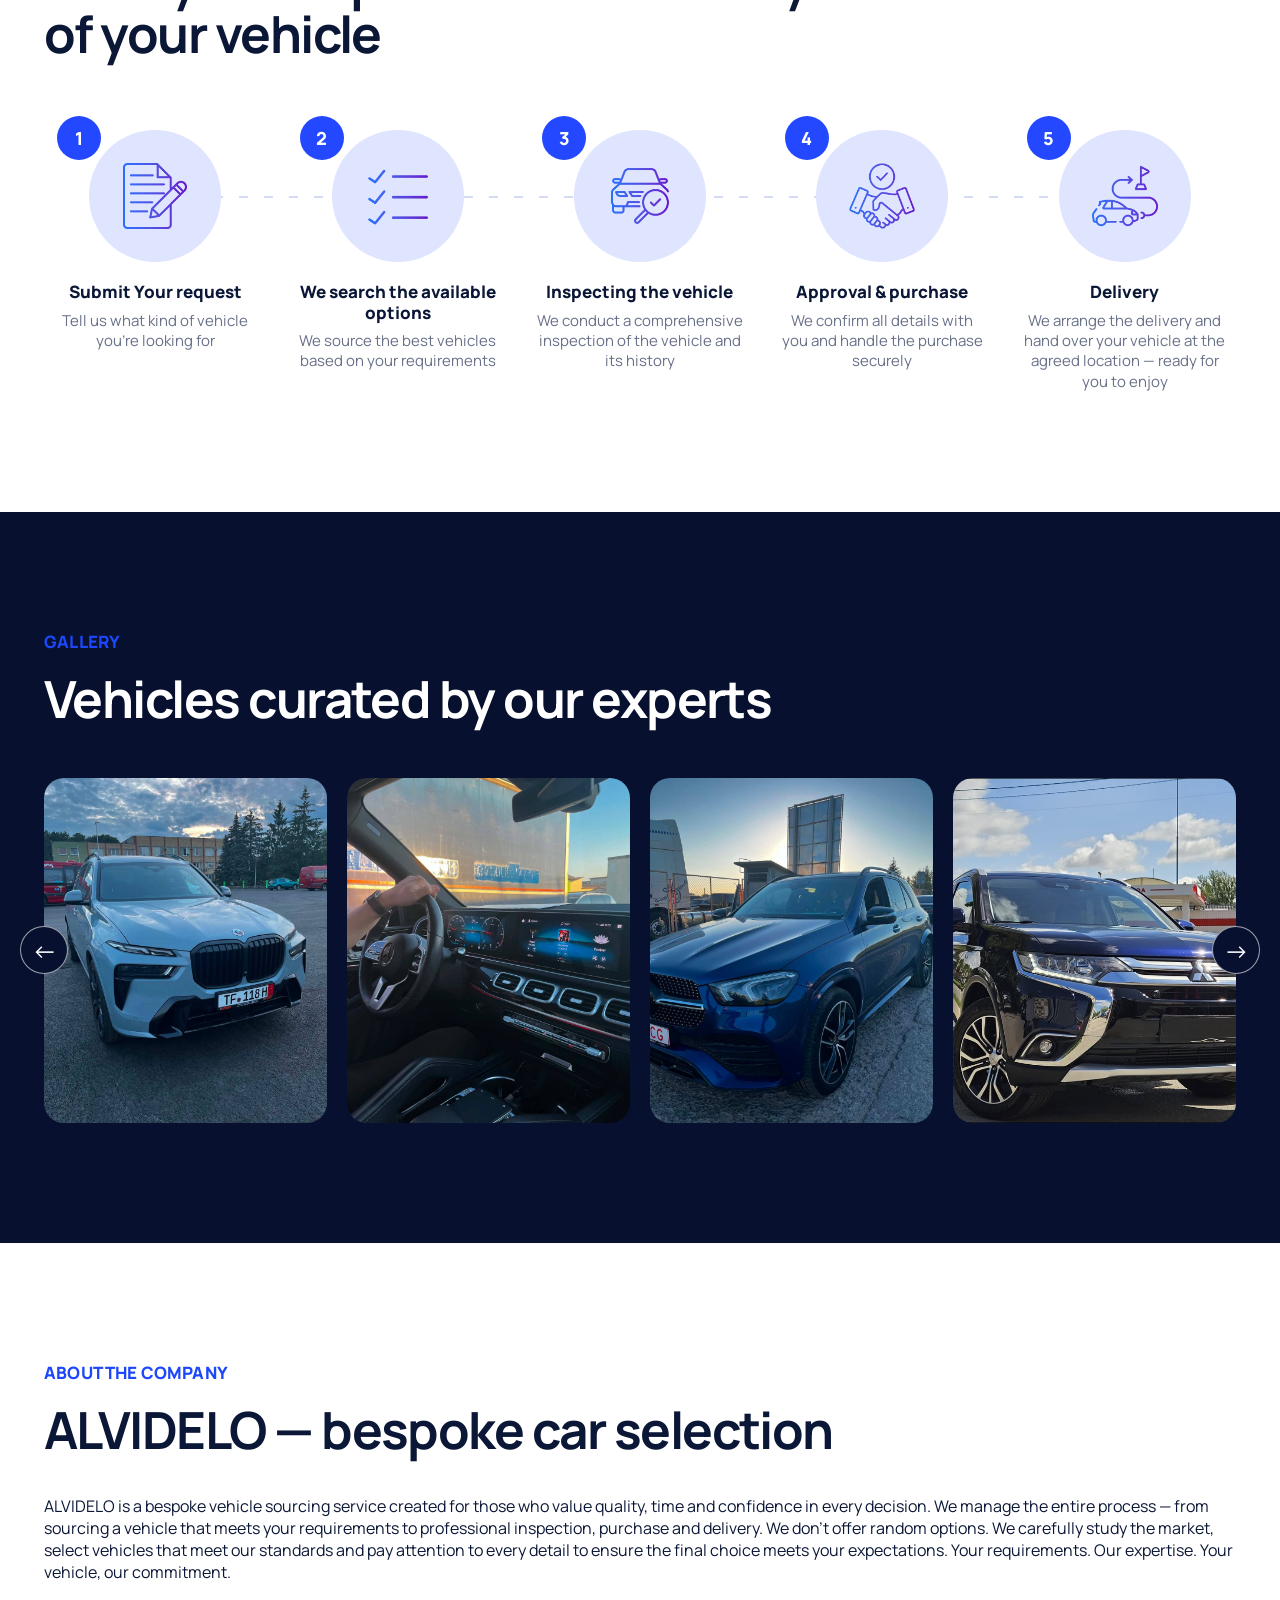
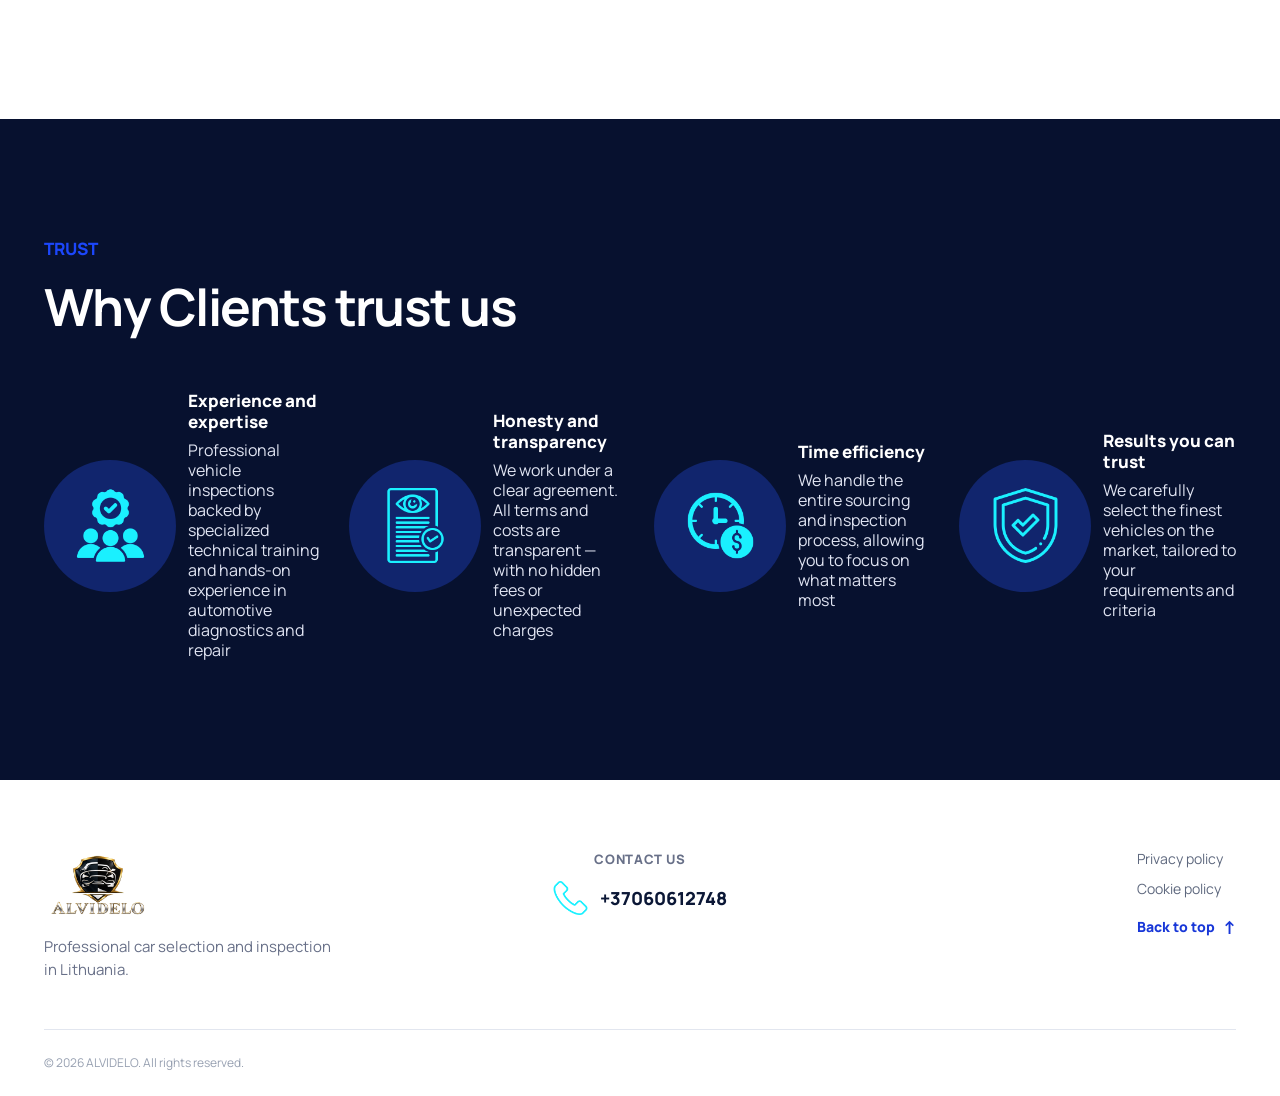
==== commit a0a8922b: "Fixed a few small bugs Bugs: - wrong font on the form submit button - inserted paysera <meta> tag fr" ====
--- a/index.html
+++ b/index.html
@@ -4,6 +4,9 @@
 <head>
     <meta charset="UTF-8" />
     <meta name="viewport" content="width=device-width, initial-scale=1.0" />
+
+    <meta name="verify-paysera" content="116ab84c300ea37770ee880301375d47">
+
     <title>ALVIDELO - bespoke car selection</title>
 
     <link rel="icon" type="image/x-icon" href="images/car maket.png" />
@@ -329,9 +332,8 @@
                 </div>
 
                 <nav class="footer__links" aria-label="Legal information">
-                    <a href="documents/privacy-policy.pdf" download>Privacy policy</a>
-                    <a href="documents/terms-of-use.pdf" download>Terms of use</a>
-                    <a href="documents/cookie-policy.pdf" download>Cookie policy</a>
+                    <a href="documents/Privatumo politika alvidelo.docx" download>Privacy policy</a>
+                    <a href="documents/Slapuku politika alvidelo.docx" download>Cookie policy</a>
                     <a class="footer__to-top" href="#top">Back to top <span aria-hidden="true">↑</span></a>
                 </nav>
             </div>
--- a/style.css
+++ b/style.css
@@ -33,6 +33,7 @@
 
 button,
 a {
+  font-family: inherit;
   -webkit-tap-highlight-color: transparent;
 }
 
@@ -623,8 +624,9 @@
   }
 
   .footer__logo {
+    margin: auto;
     width: 132px;
-    height: 63px;
+    height: auto;
   }
 }
 
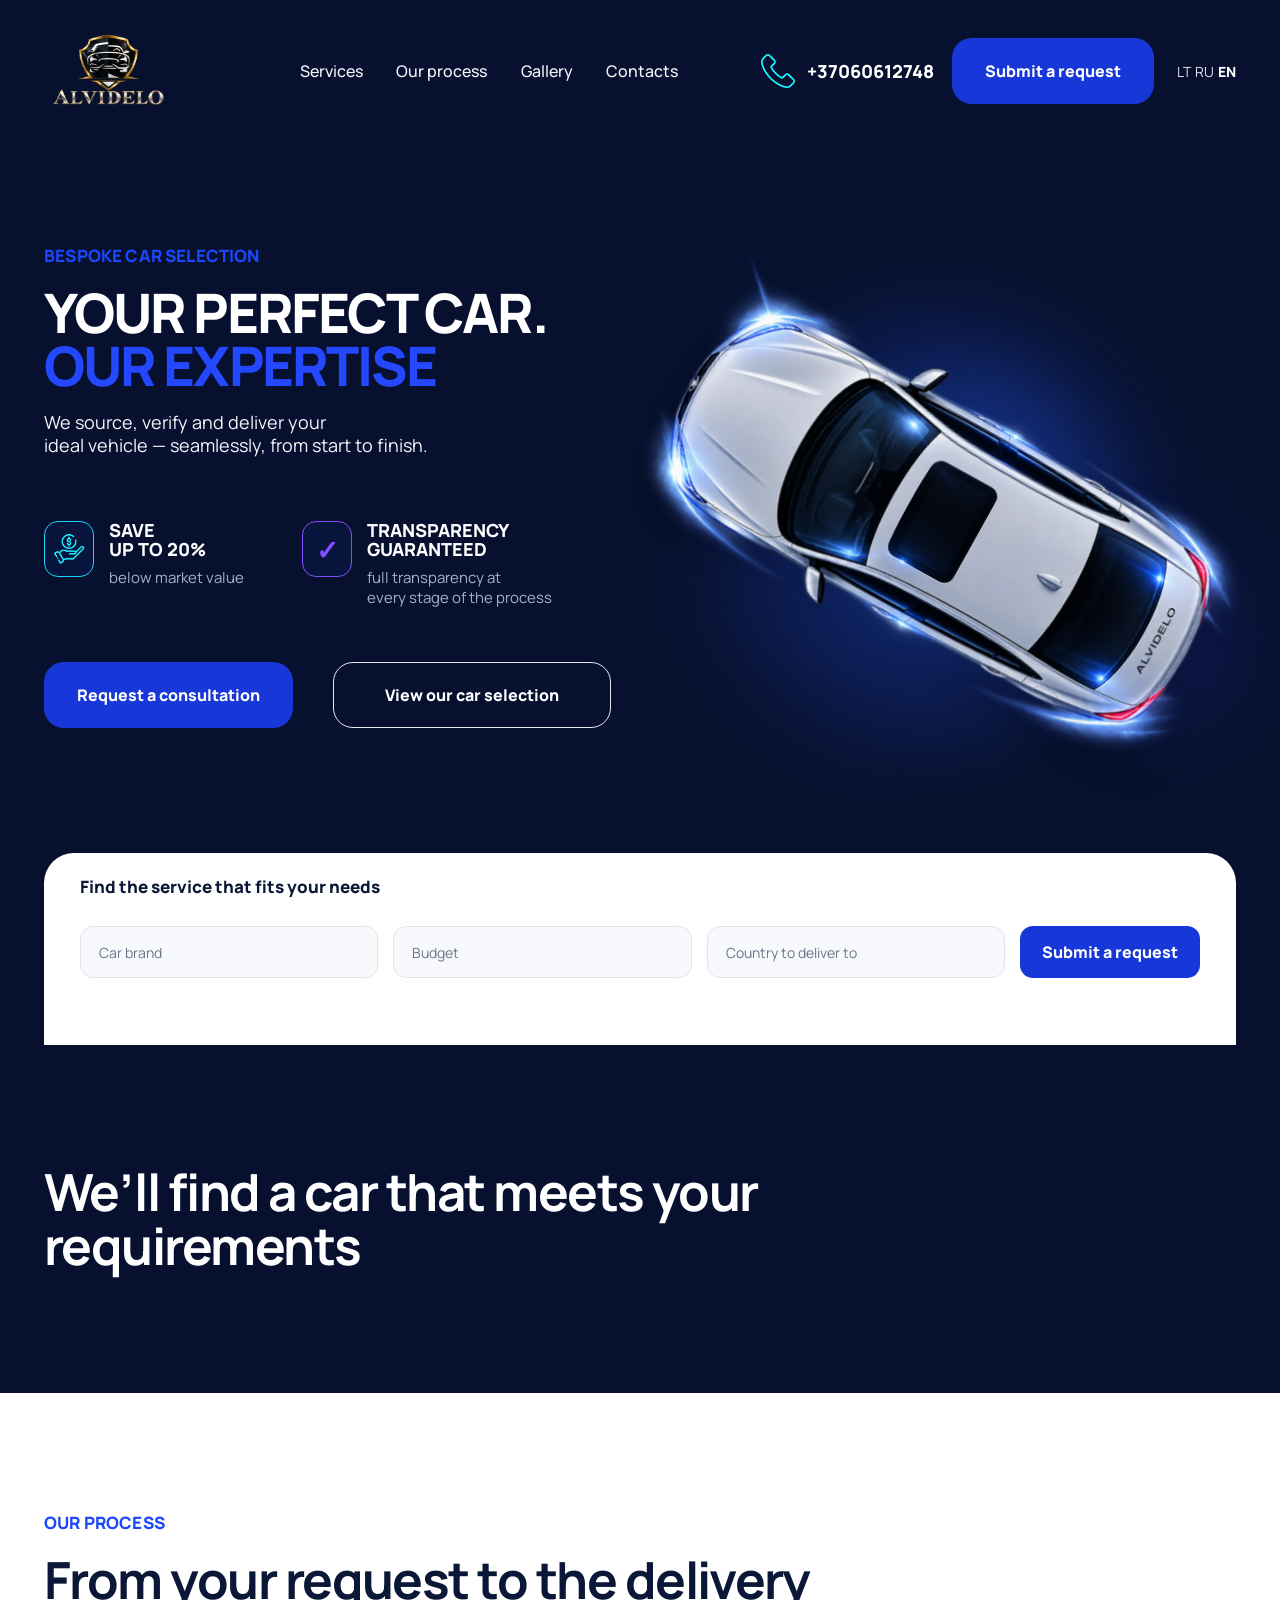
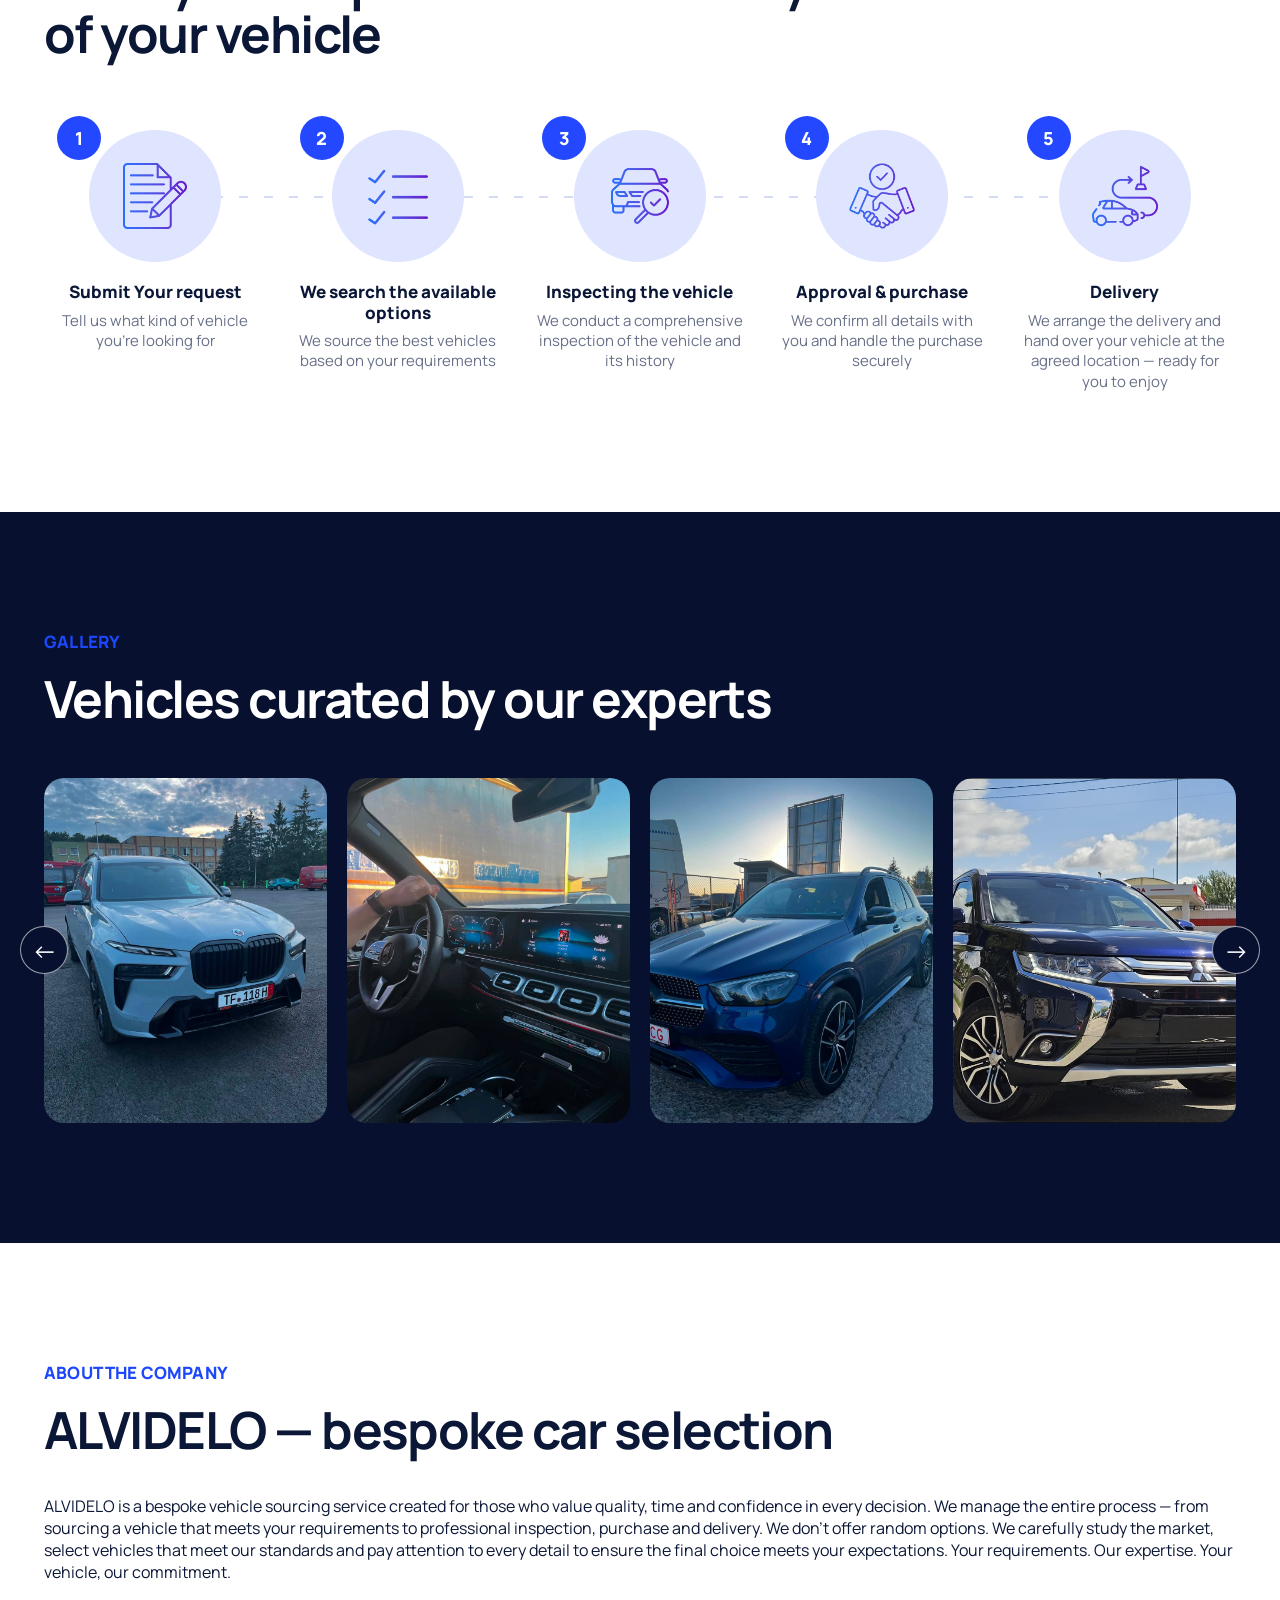
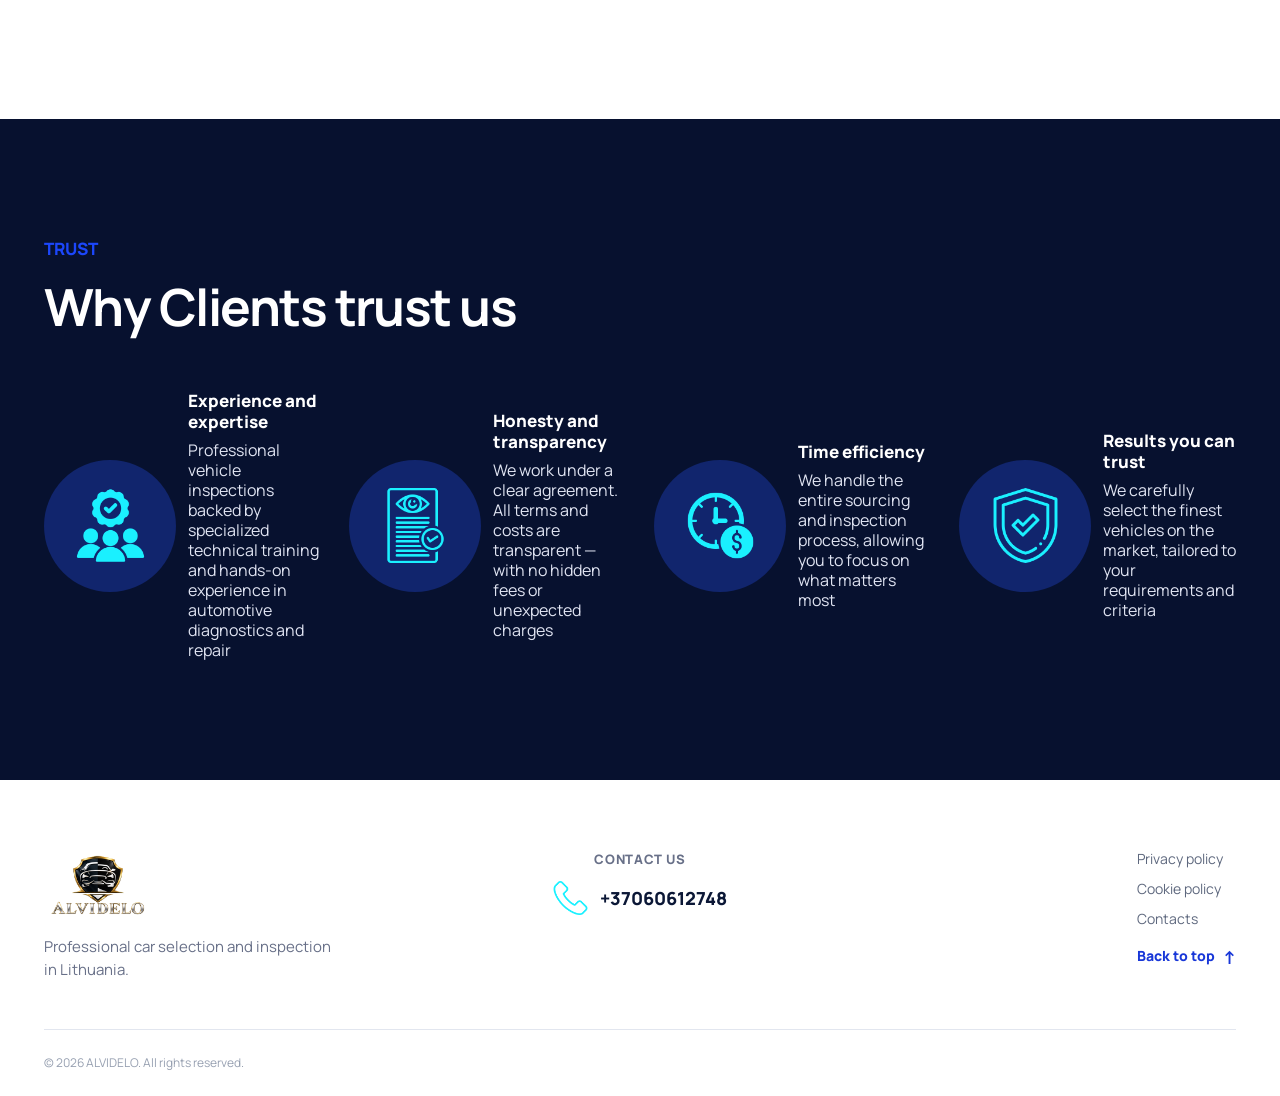
==== commit b2995124: "Added Contacts pages and linkage to them Added Contacts pages to all 3 languages (3 new html files c" ====
--- a/index.html
+++ b/index.html
@@ -32,7 +32,7 @@
                 <a href="#services">Services</a>
                 <a href="#steps">Our process</a>
                 <a href="#reviews">Gallery</a>
-                <a href="#about">About</a>
+                <a href="contacts.html">Contacts</a>
                 <div class="nav__languages" aria-label="Language selector">
                     <a href="lt/index.html">LT</a>
                     <a href="ru/index.html">RU</a>
@@ -230,6 +230,18 @@
 
                         <article class="review-car">
                             <img src="images/range.png" alt="Пример автомобиля" />
+                        </article>
+
+                        <article class="review-car">
+                            <img src="images/audi.JPG" alt="Пример автомобиля" />
+                        </article>
+
+                        <article class="review-car">
+                            <img src="images/volvo.JPG" alt="Пример автомобиля" />
+                        </article>
+
+                        <article class="review-car">
+                            <img src="images/volk.JPG" alt="Пример автомобиля" />
                         </article>
                     </div>
 
@@ -334,6 +346,7 @@
                 <nav class="footer__links" aria-label="Legal information">
                     <a href="documents/Privatumo politika alvidelo.docx" download>Privacy policy</a>
                     <a href="documents/Slapuku politika alvidelo.docx" download>Cookie policy</a>
+                    <a href="contacts.html">Contacts</a>
                     <a class="footer__to-top" href="#top">Back to top <span aria-hidden="true">↑</span></a>
                 </nav>
             </div>
--- a/style.css
+++ b/style.css
@@ -1269,3 +1269,38 @@
     padding: 84px 0;
   }
 }
+
+.map-container {
+  width: 100%;
+  max-width: 800px;  /* Limits maximum width on large monitors */
+  margin: 2rem auto; /* Centers the map container with vertical spacing */
+  margin-bottom: 4rem;
+  overflow: hidden;
+  border-radius: 12px; /* Smooth rounded corners for a modern UI */
+  box-shadow: 0 4px 20px rgba(0, 0, 0, 0.08); /* Soft drop shadow */
+}
+
+.map-container iframe {
+  width: 100%;       /* Makes the map scale with browser width */
+  height: 400px;     /* Fixed uniform height across screens */
+  display: block;    /* Removes inline white space gaps */
+}
+
+.company-details-container {
+  width: max-content;
+  margin: 80px auto;
+  padding: 25px 60px;
+  border-radius: 24px;
+
+  position: relative;
+}
+
+.company-details-container .section-line {
+  position: absolute;
+  left: 40px;
+  top: 35px;
+
+  width: 3px;
+  height: 80%;
+  background-color: var(--blue);
+}
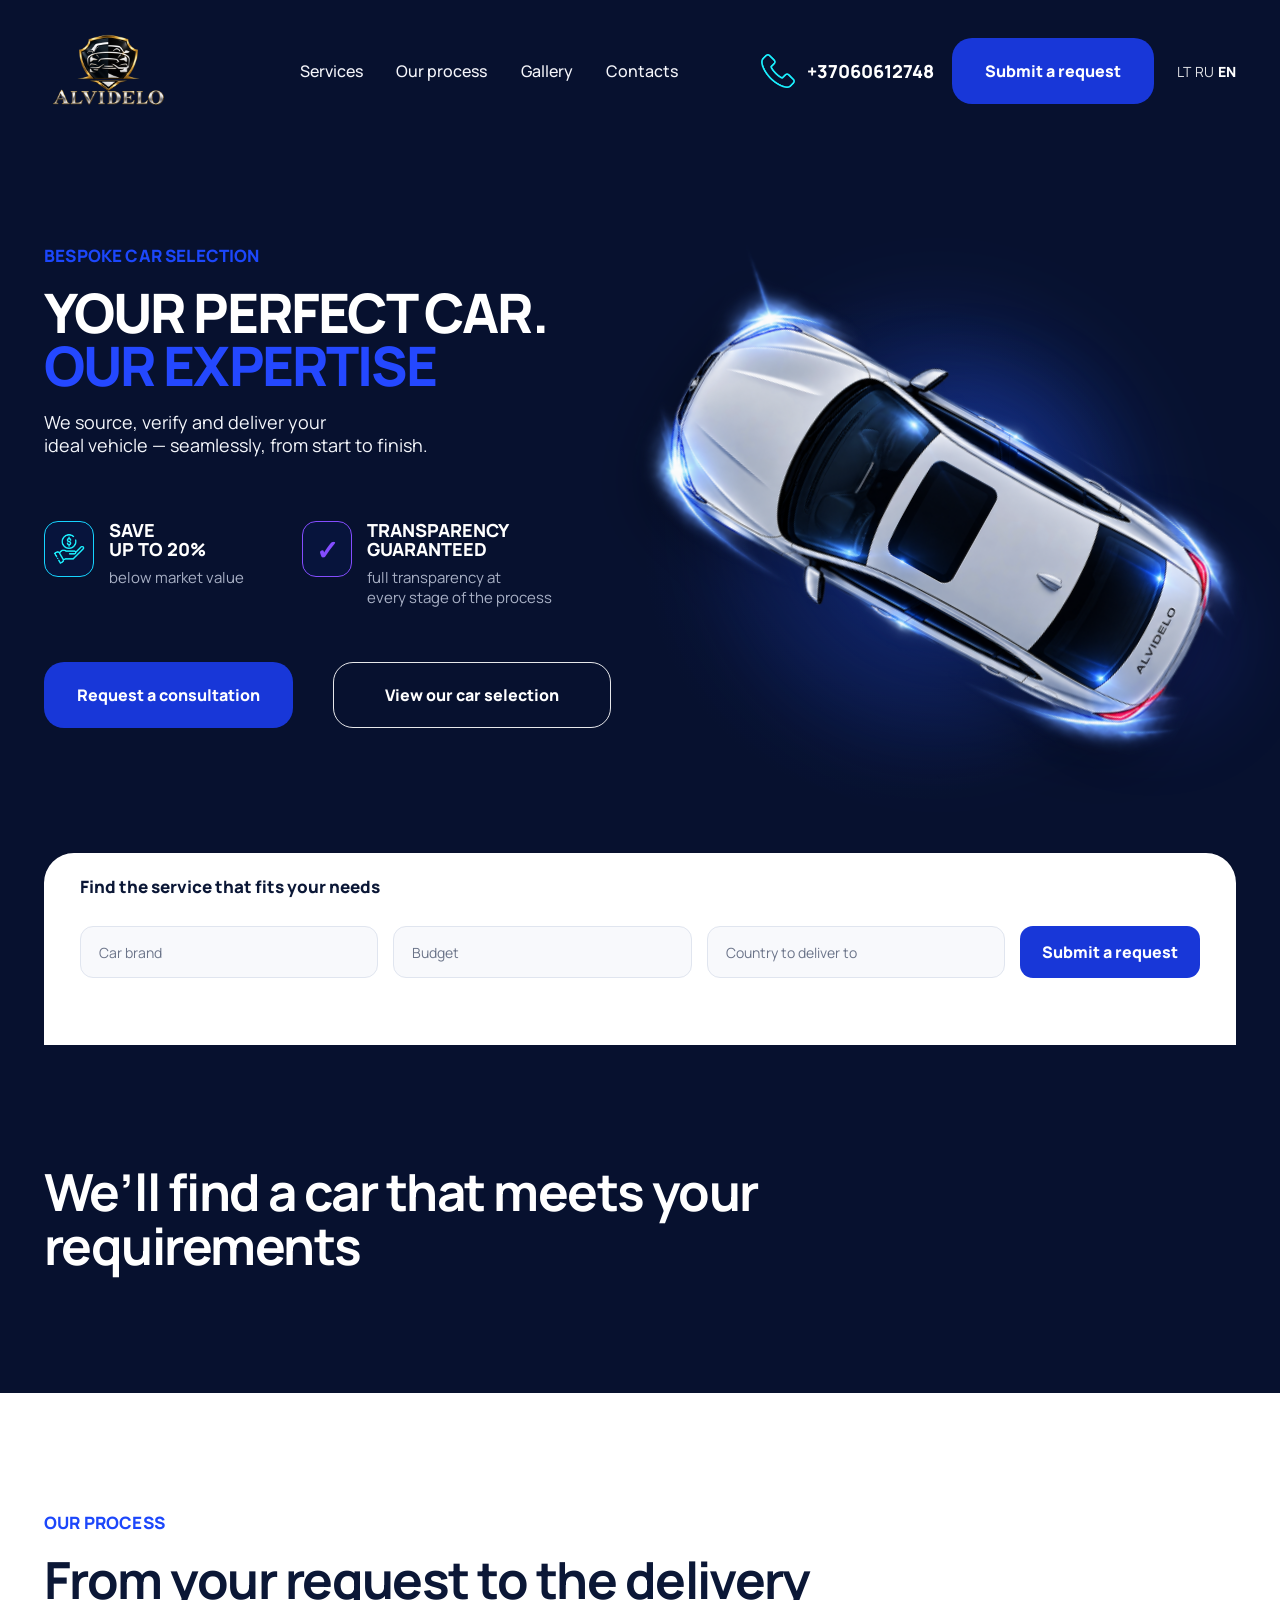
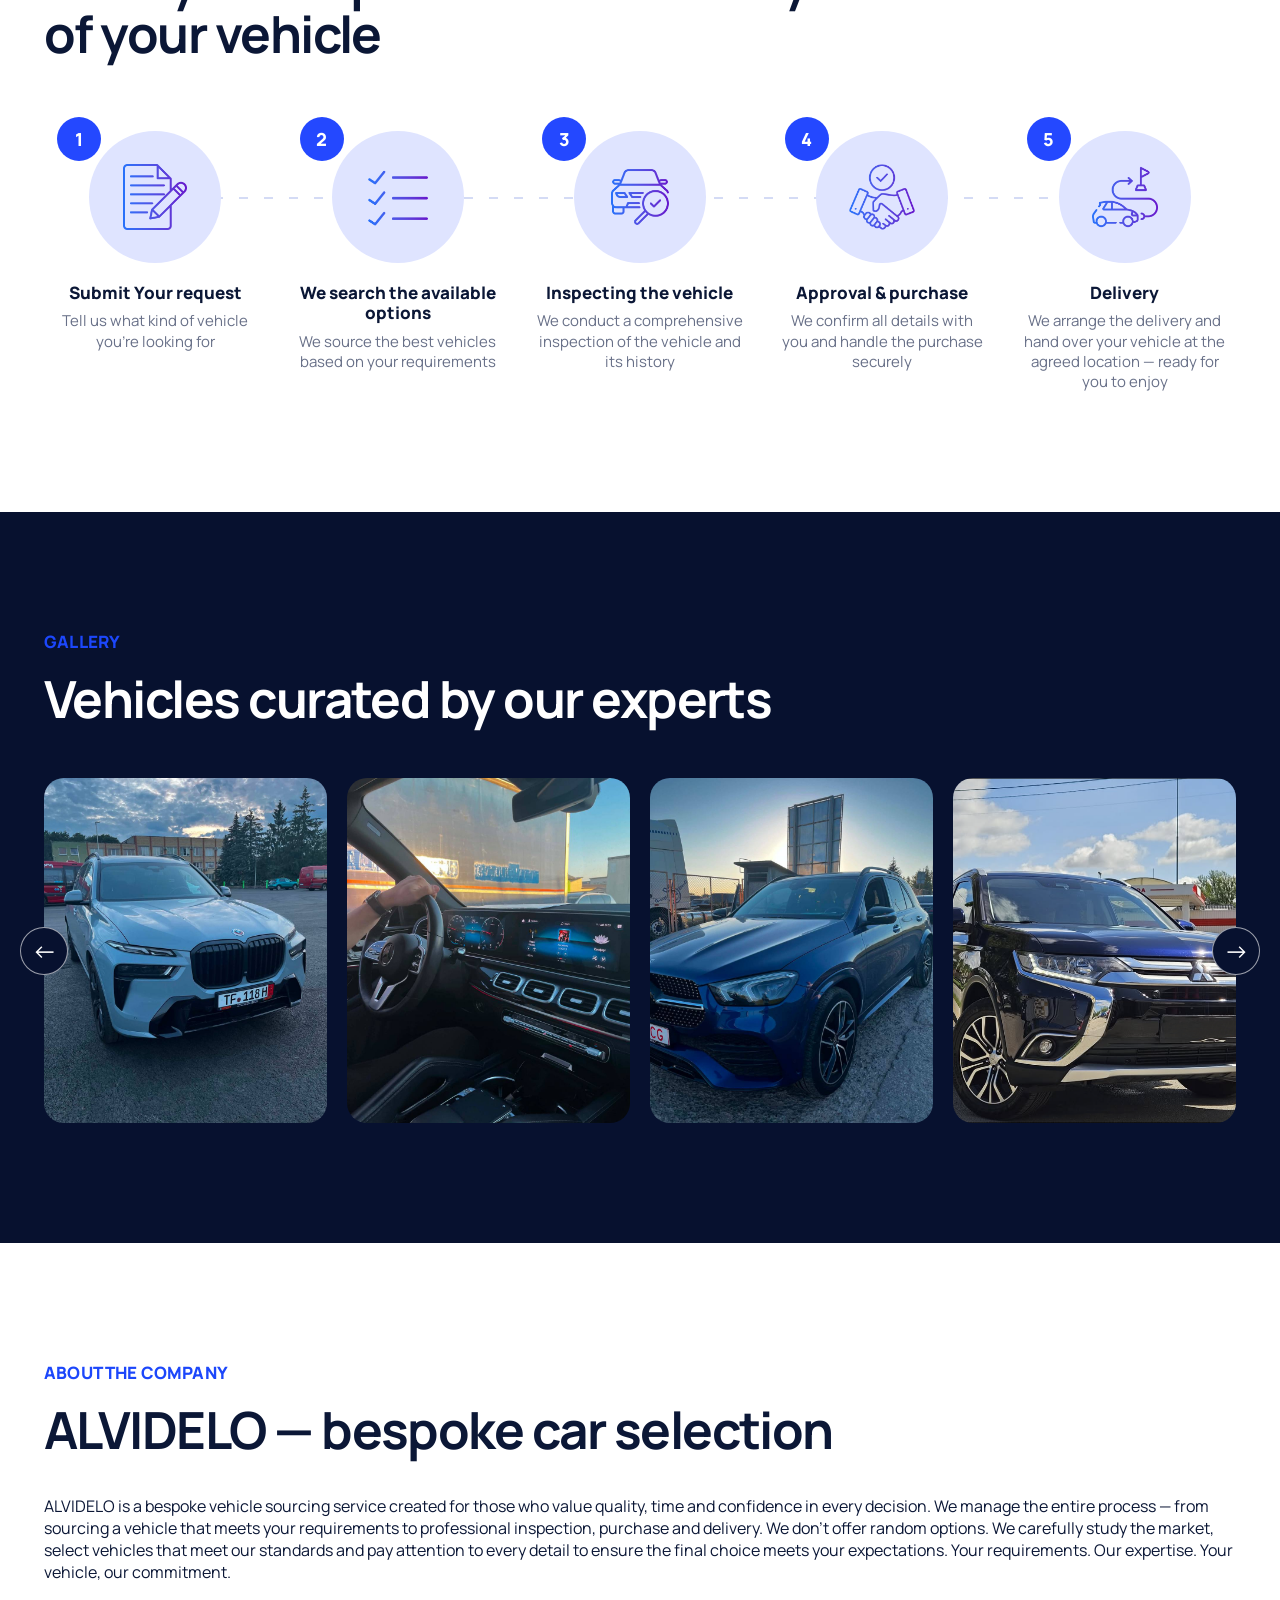
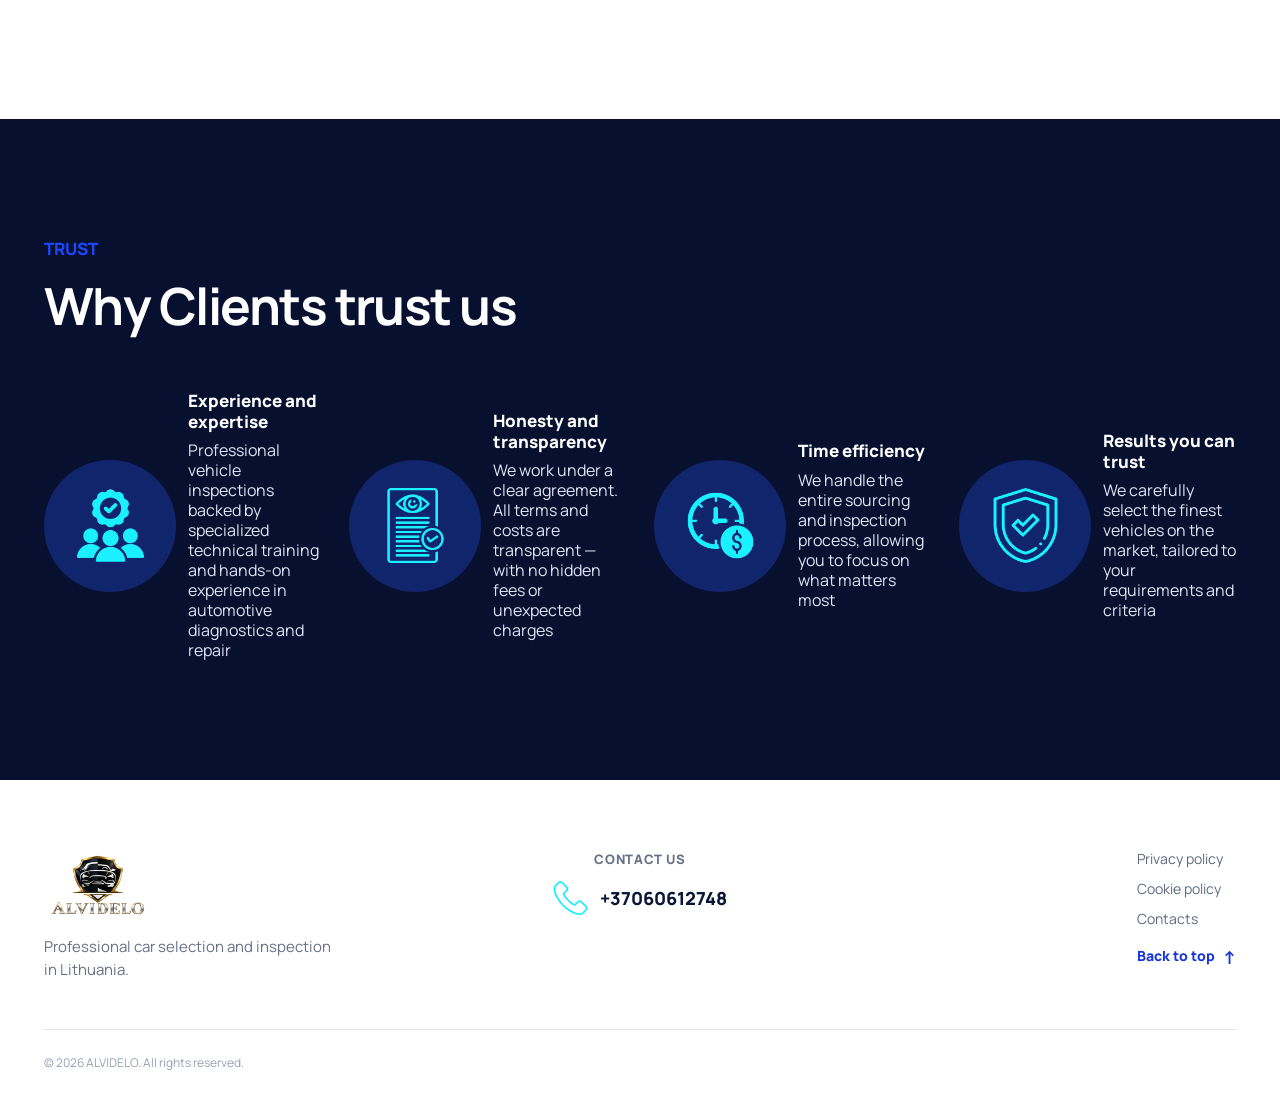
==== commit 0d458a53: "Added scrolling animations Added animations, thus a new JS file with animation logic + some styles, " ====
--- a/index.html
+++ b/index.html
@@ -393,6 +393,8 @@
             });
         });
     </script>
+
+    <script src="animations.js"></script>
 </body>
 
 </html>
--- a/style.css
+++ b/style.css
@@ -1304,3 +1304,35 @@
   height: 80%;
   background-color: var(--blue);
 }
+
+/* Анимации включаются только после загрузки JavaScript */
+.motion-ready .reveal {
+  opacity: 0;
+  transform: translateY(28px);
+  transition:
+    opacity 0.65s ease,
+    transform 0.65s cubic-bezier(.22, 1, .36, 1);
+  will-change: opacity, transform;
+}
+
+.motion-ready .reveal--header {
+  transform: translateY(-18px);
+}
+
+.motion-ready .reveal--hero {
+  transition-delay: 0.1s;
+}
+
+.motion-ready .reveal--visible {
+  opacity: 1;
+  transform: translate3d(0, 0, 0);
+}
+
+@media (prefers-reduced-motion: reduce) {
+  .motion-ready .reveal,
+  .motion-ready .reveal--header {
+    opacity: 1;
+    transform: none;
+    transition: none;
+  }
+}
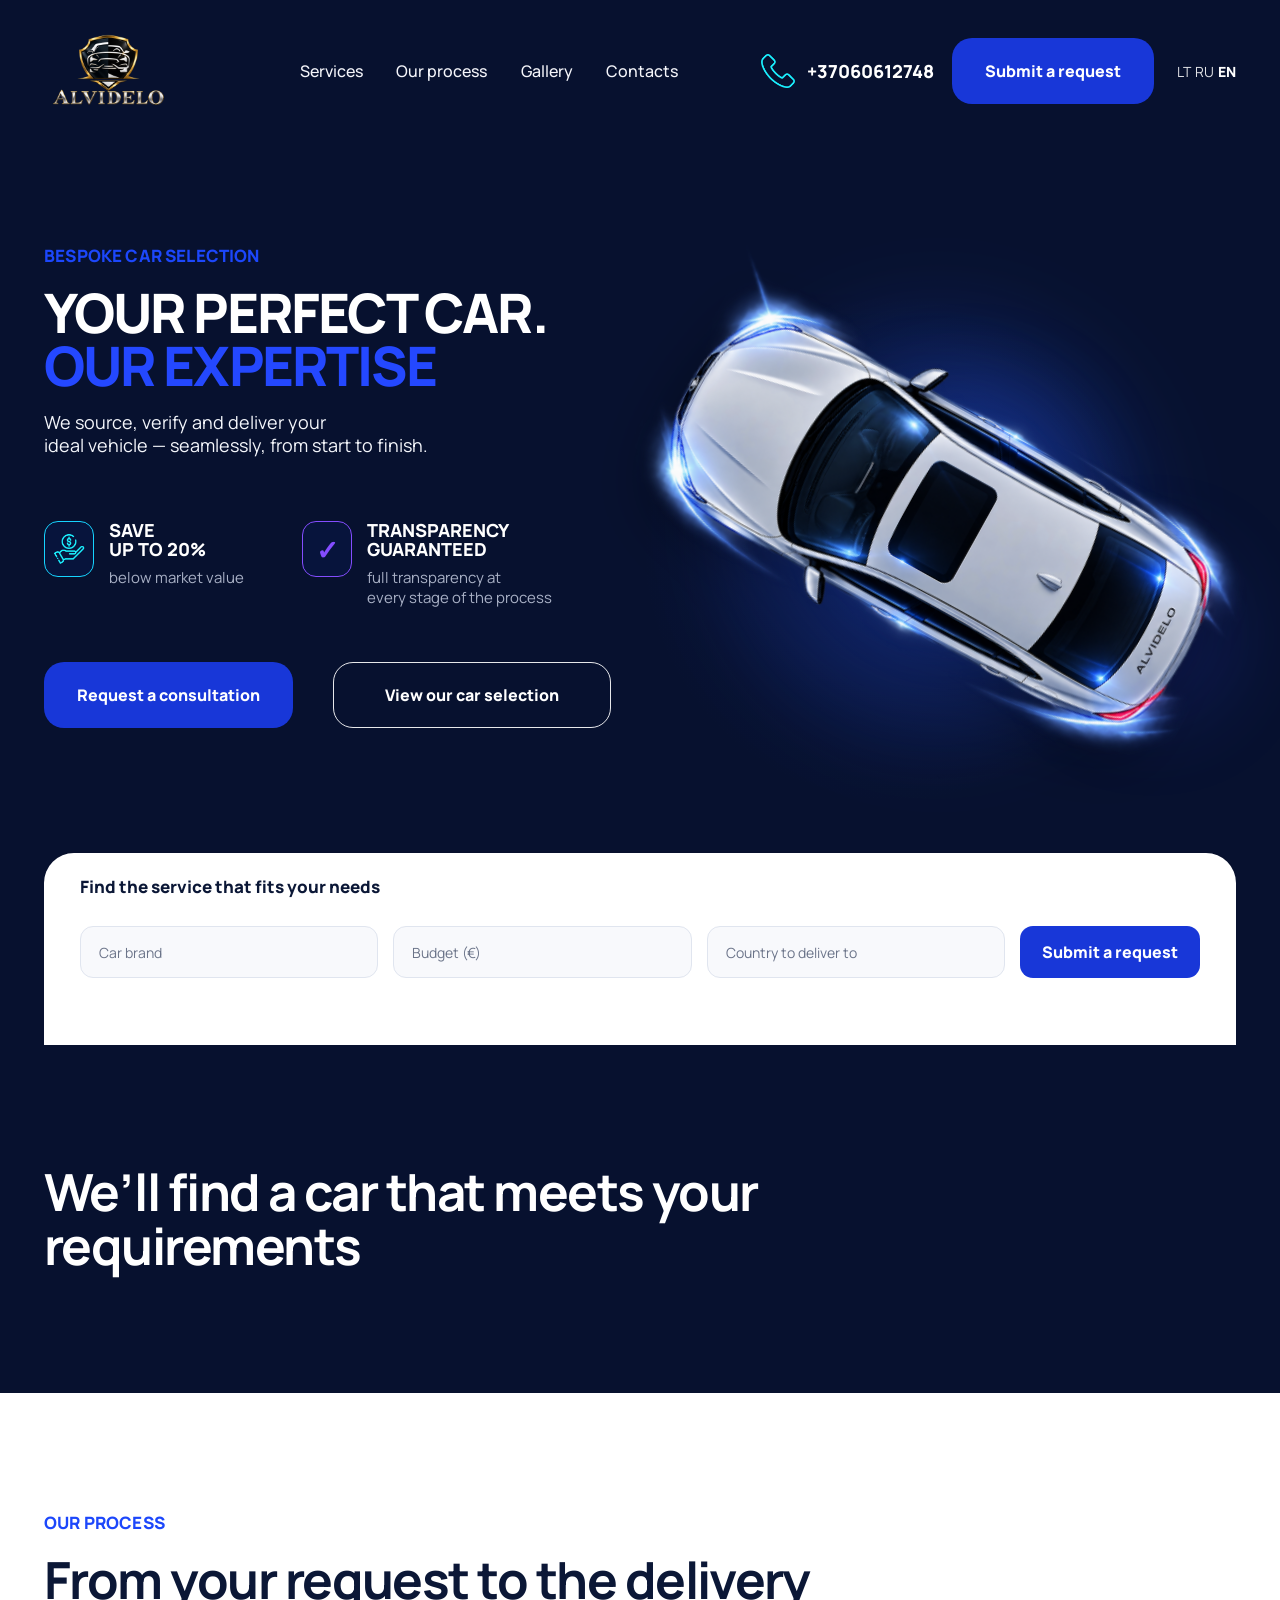
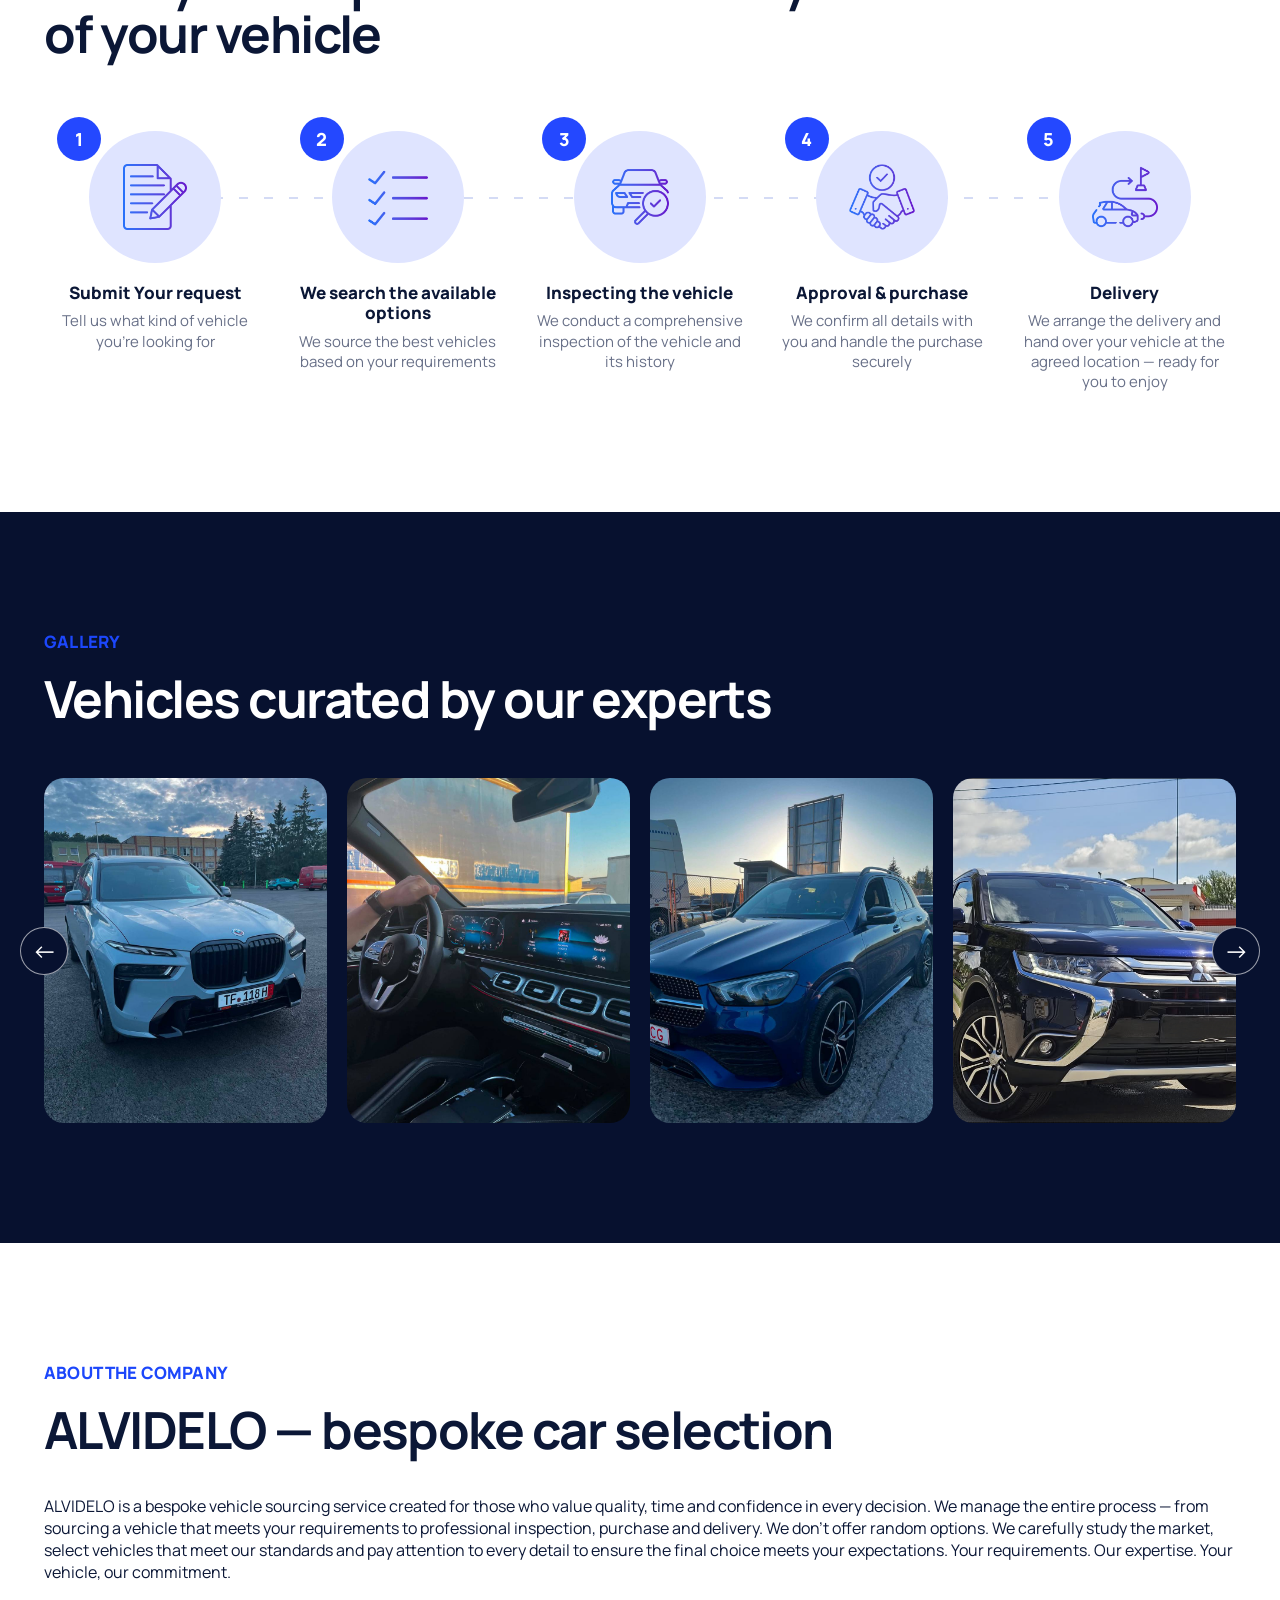
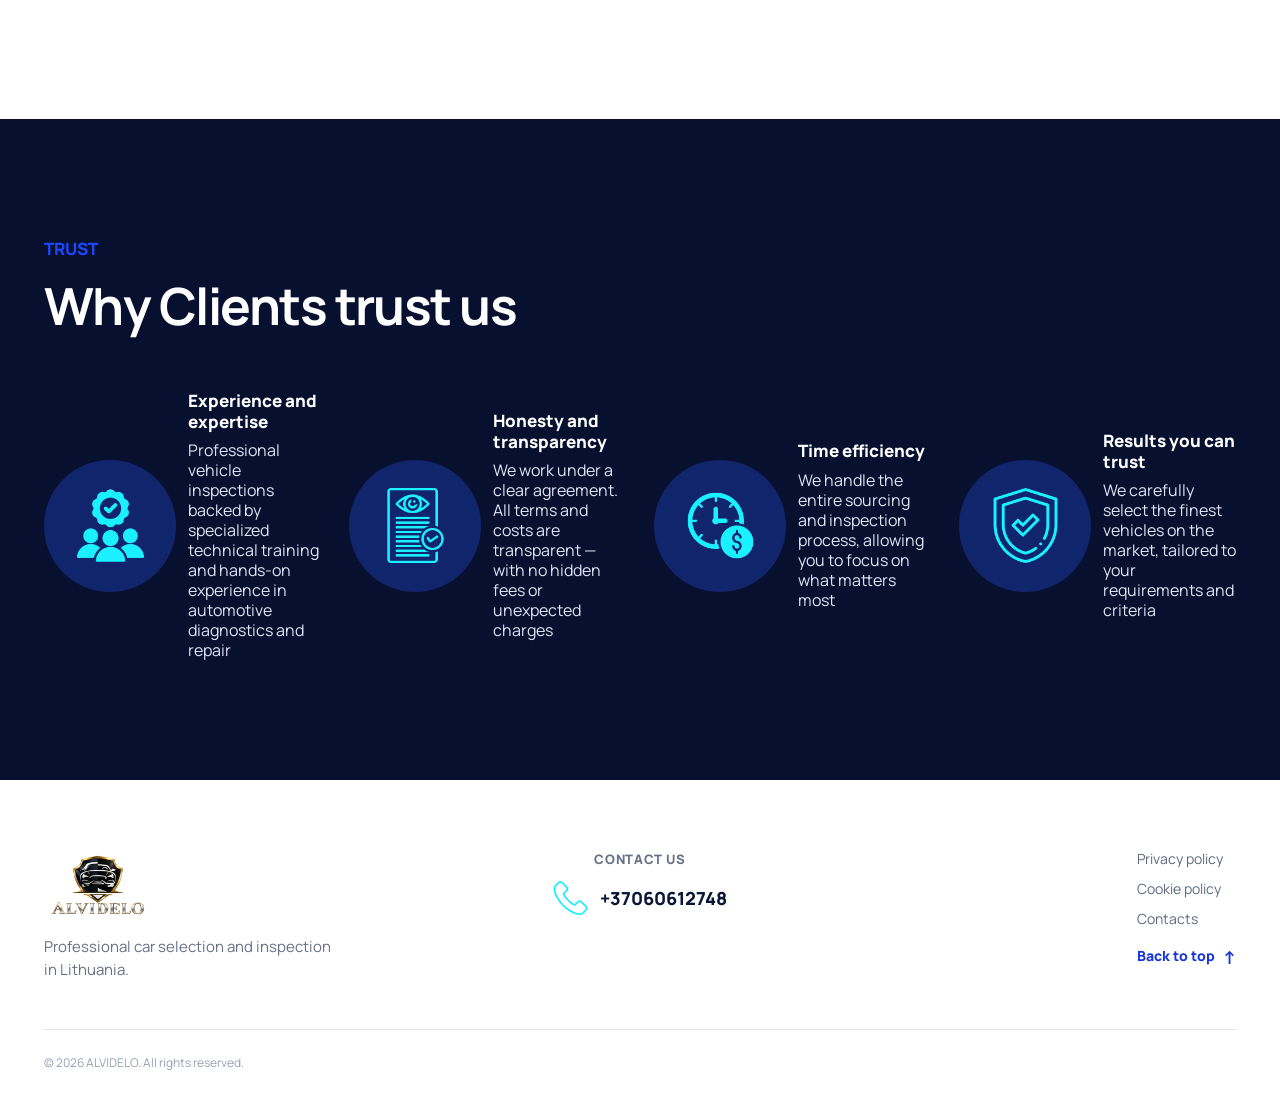
==== commit 299d02e4: "Extended forms Extended forms on all languages with new fields and an opening window. No backend log" ====
--- a/index.html
+++ b/index.html
@@ -115,10 +115,14 @@
             <div class="container">
                 <div class="service-card" id="form">
                     <h2>Find the service that fits your needs</h2>
-                    <form class="service-card__body request-form" data-success="Your request is ready. We will contact you shortly.">
-                        <input class="form-field" type="text" name="car-brand" placeholder="Car brand" maxlength="50" required autocomplete="off" />
-                        <input class="form-field form-field--budget" type="text" name="budget" placeholder="Budget" inputmode="numeric" pattern="[0-9]{1,10}" maxlength="10" required autocomplete="off" />
-                        <input class="form-field" type="text" name="country" placeholder="Country to deliver to" maxlength="50" required autocomplete="country-name" />
+                    <form class="service-card__body request-form"
+                        data-success="Your request is ready. We will contact you shortly.">
+                        <input class="form-field" type="text" name="car-brand" placeholder="Car brand" maxlength="50"
+                            required autocomplete="off" />
+                        <input class="form-field form-field--budget" type="text" name="budget" placeholder="Budget (€)"
+                            inputmode="numeric" pattern="[0-9]{1,10}" maxlength="10" required autocomplete="off" />
+                        <input class="form-field" type="text" name="country" placeholder="Country to deliver to"
+                            maxlength="50" required autocomplete="country-name" />
                         <button class="btn btn--primary service-card__button" type="submit">
                             Submit a request
                         </button>
@@ -307,7 +311,8 @@
                         </div>
                         <div>
                             <h3>Time efficiency</h3>
-                            <p>We handle the entire sourcing and inspection process, allowing you to focus on what matters most</p>
+                            <p>We handle the entire sourcing and inspection process, allowing you to focus on what
+                                matters most</p>
                         </div>
                     </article>
 
@@ -317,13 +322,67 @@
                         </div>
                         <div>
                             <h3>Results you can trust</h3>
-                            <p>We carefully select the finest vehicles on the market, tailored to your requirements and criteria</p>
+                            <p>We carefully select the finest vehicles on the market, tailored to your requirements and
+                                criteria</p>
                         </div>
                     </article>
                 </div>
             </div>
         </section>
     </main>
+
+    <dialog class="modal" id="request-modal" aria-labelledby="modal-title">
+        <div class="modal__inner">
+            <form method="dialog">
+                <button class="modal__close" aria-label="Close">×</button>
+            </form>
+
+            <h2 class="modal__title" id="modal-title">Tell us more about you</h2>
+            <p class="modal__subtitle">Please add a few more details.</p>
+
+            <form class="modal__form modal-form" data-success="Thank you! We will contact you shortly.">
+                <div class="modal__grid">
+                    <label class="modal__field">
+                        <span class="modal__label">Car brand</span>
+                        <input class="form-field" type="text" name="car-brand" maxlength="50" required
+                            autocomplete="off" />
+                    </label>
+
+                    <label class="modal__field">
+                        <span class="modal__label">Budget (€)</span>
+                        <input class="form-field form-field--budget" type="text" name="budget" inputmode="numeric"
+                            pattern="[0-9]{1,10}" maxlength="10" required autocomplete="off" />
+                    </label>
+
+                    <label class="modal__field">
+                        <span class="modal__label">Country to deliver to</span>
+                        <input class="form-field" type="text" name="country" maxlength="50" required
+                            autocomplete="country-name" />
+                    </label>
+
+                    <label class="modal__field">
+                        <span class="modal__label">Your name</span>
+                        <input class="form-field" type="text" name="name" maxlength="60" required autocomplete="name" />
+                    </label>
+
+                    <label class="modal__field">
+                        <span class="modal__label">Phone</span>
+                        <input class="form-field" type="tel" name="phone" inputmode="tel" pattern="[0-9 +\-]{6,20}"
+                            maxlength="20" required autocomplete="tel" />
+                    </label>
+
+                    <label class="modal__field">
+                        <span class="modal__label">Email</span>
+                        <input class="form-field" type="email" name="email" maxlength="100" required
+                            autocomplete="email" />
+                    </label>
+                </div>
+
+                <button class="btn btn--primary modal__submit" type="submit">Send request</button>
+                <p class="form-status modal__status" role="status" aria-live="polite"></p>
+            </form>
+        </div>
+    </dialog>
 
     <footer class="footer">
         <div class="container">
@@ -385,16 +444,10 @@
                 field.value = field.value.replace(/\D/g, '').slice(0, 10);
             });
         });
-
-        document.querySelectorAll('.request-form').forEach((form) => {
-            form.addEventListener('submit', (event) => {
-                event.preventDefault();
-                form.querySelector('.form-status').textContent = form.dataset.success;
-            });
-        });
     </script>
 
+    <script src="form.js"></script>
     <script src="animations.js"></script>
 </body>
 
-</html>
+</html>
--- a/style.css
+++ b/style.css
@@ -1336,3 +1336,140 @@
     transition: none;
   }
 }
+
+/* ===== Modal (<dialog>) ===== */
+body:has(dialog[open]) {
+  overflow: hidden;
+}
+
+.modal {
+  width: calc(100% - 40px);
+  max-width: 680px;
+  max-height: calc(100dvh - 40px);
+  margin: auto;
+  padding: 0;
+  border: 0;
+  border-radius: 26px;
+  background: #fff;
+  color: var(--ink);
+  box-shadow: 0 30px 80px rgba(0, 0, 0, 0.4);
+  overflow-y: auto;
+  overscroll-behavior: contain;
+}
+
+.modal[open] {
+  animation: modal-in 0.25s cubic-bezier(.22, 1, .36, 1);
+}
+
+.modal::backdrop {
+  background: rgba(5, 13, 40, 0.72);
+  backdrop-filter: blur(4px);
+}
+
+@keyframes modal-in {
+  from { opacity: 0; transform: translateY(16px) scale(0.98); }
+  to   { opacity: 1; transform: none; }
+}
+
+.modal__inner {
+  position: relative;
+  padding: 36px;
+}
+
+.modal__close {
+  position: absolute;
+  top: 14px;
+  right: 14px;
+  width: 40px;
+  height: 40px;
+  border: 0;
+  border-radius: 50%;
+  background: #f1f3f9;
+  color: var(--ink);
+  font-size: 26px;
+  line-height: 1;
+  cursor: pointer;
+  transition: background 0.2s ease;
+}
+
+.modal__close:hover {
+  background: #e0e5ef;
+}
+
+.modal__title {
+  margin: 0 40px 8px 0;
+  font-size: clamp(22px, 3vw, 28px);
+  line-height: 1.15;
+  font-weight: 800;
+  letter-spacing: -0.02em;
+}
+
+.modal__subtitle {
+  margin: 0 0 24px;
+  color: #687088;
+  font-size: 15px;
+  line-height: 1.4;
+}
+
+.modal__grid {
+  display: grid;
+  grid-template-columns: 1fr 1fr;
+  gap: 16px;
+}
+
+.modal__field {
+  display: flex;
+  flex-direction: column;
+  gap: 6px;
+  min-width: 0;
+}
+
+.modal__label {
+  font-size: 13px;
+  font-weight: 700;
+  color: #4a5470;
+}
+
+.modal .form-field {
+  font-size: 16px; /* iOS не зумит страницу при фокусе */
+  color: var(--ink);
+}
+
+.modal__submit {
+  width: 100%;
+  margin-top: 24px;
+  min-height: 56px;
+  border-radius: 14px;
+  cursor: pointer;
+}
+
+.modal__status {
+  margin-top: 12px;
+  text-align: center;
+}
+
+/* Мобильные: «шторка» снизу, одна колонка */
+@media (max-width: 640px) {
+  .modal {
+    width: 100%;
+    max-width: none;
+    max-height: 92dvh;
+    margin: auto 0 0;
+    border-radius: 24px 24px 0 0;
+  }
+
+  .modal__inner {
+    padding: 28px 18px 22px;
+  }
+
+  .modal__grid {
+    grid-template-columns: 1fr;
+    gap: 14px;
+  }
+}
+
+@media (prefers-reduced-motion: reduce) {
+  .modal[open] {
+    animation: none;
+  }
+}
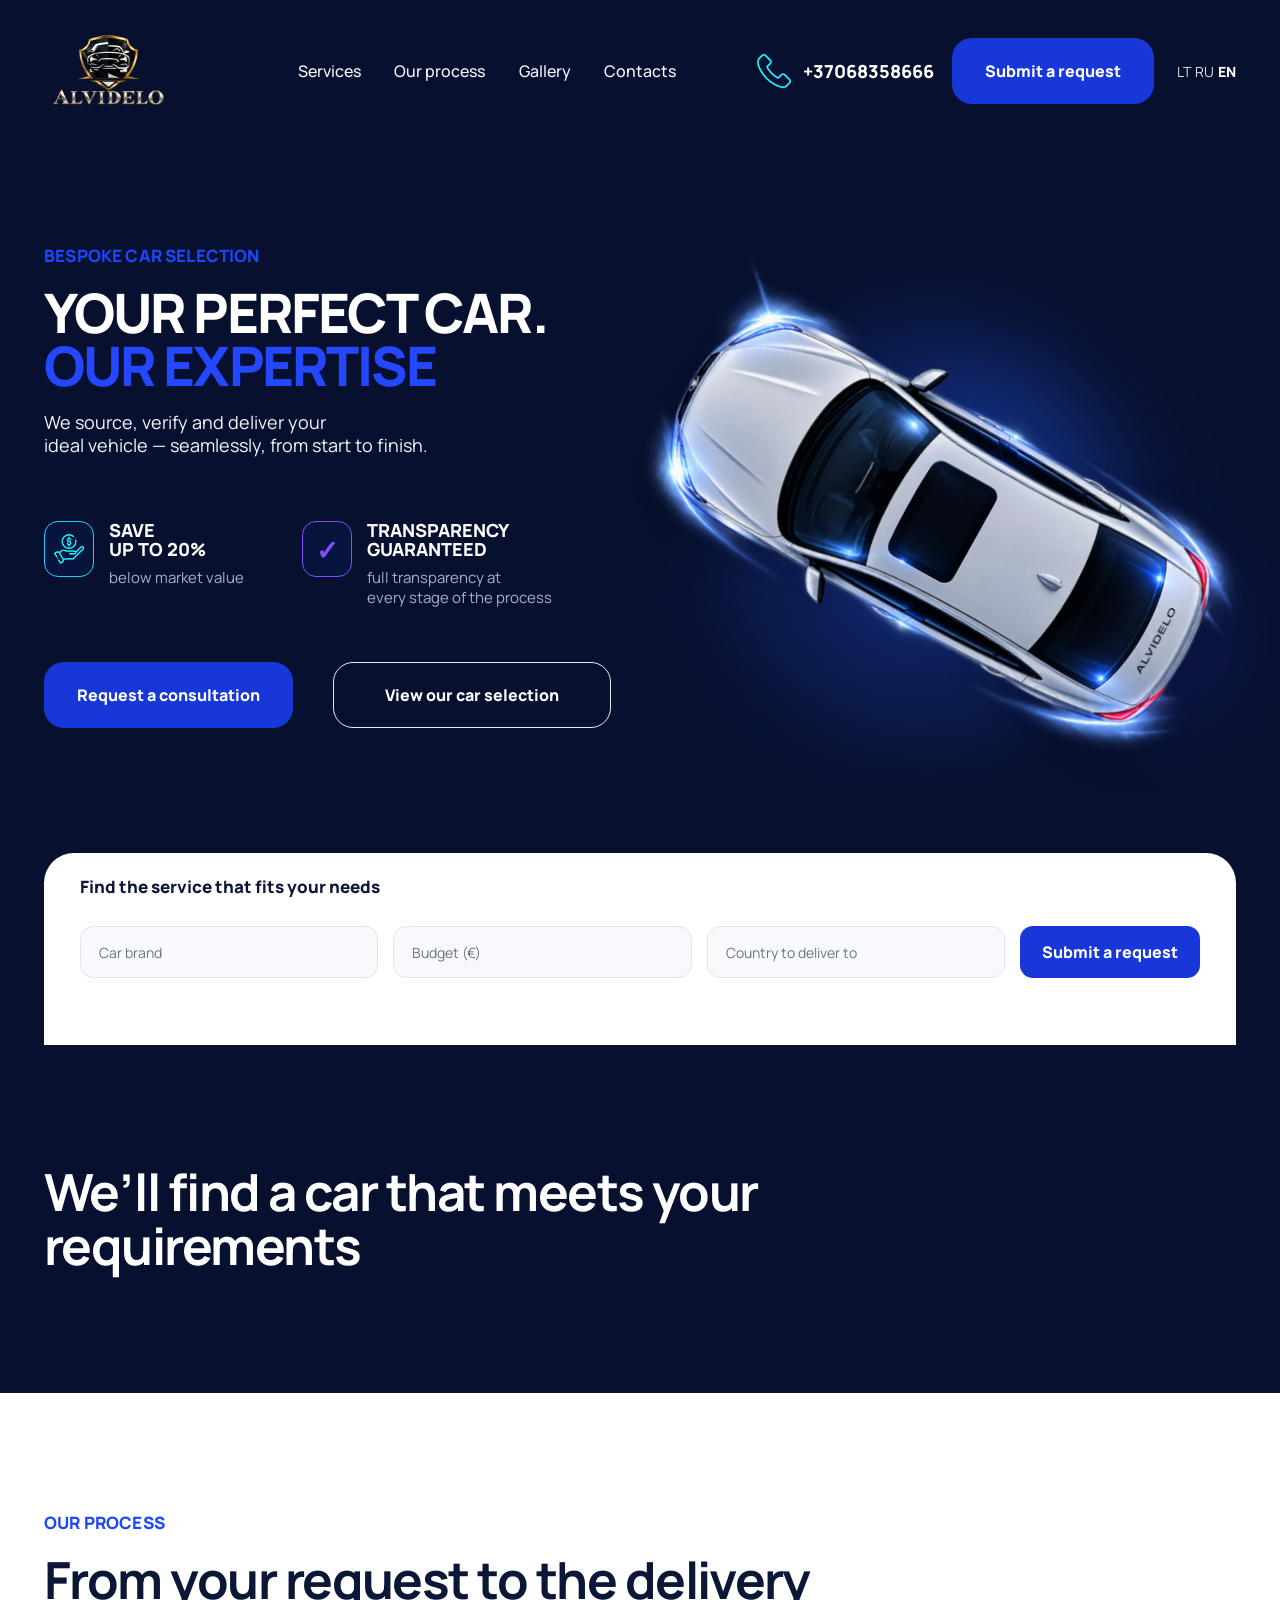
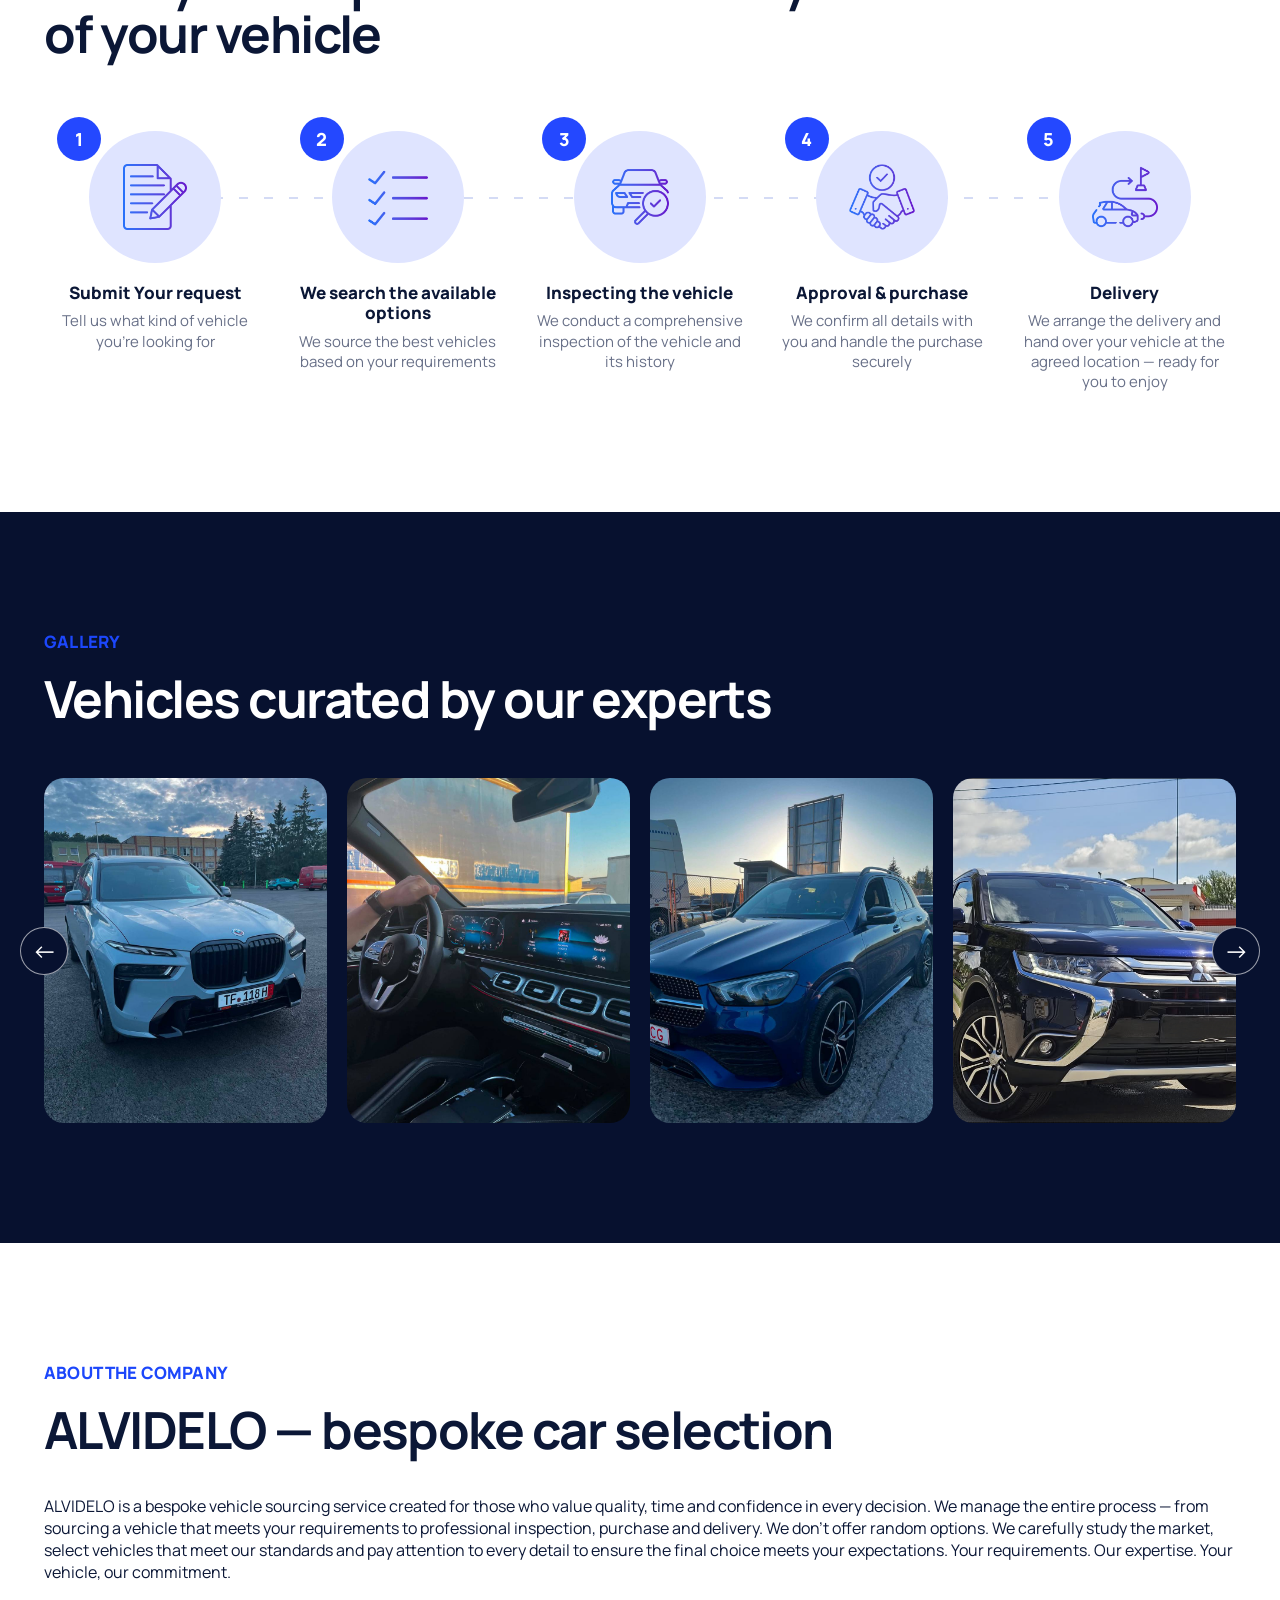
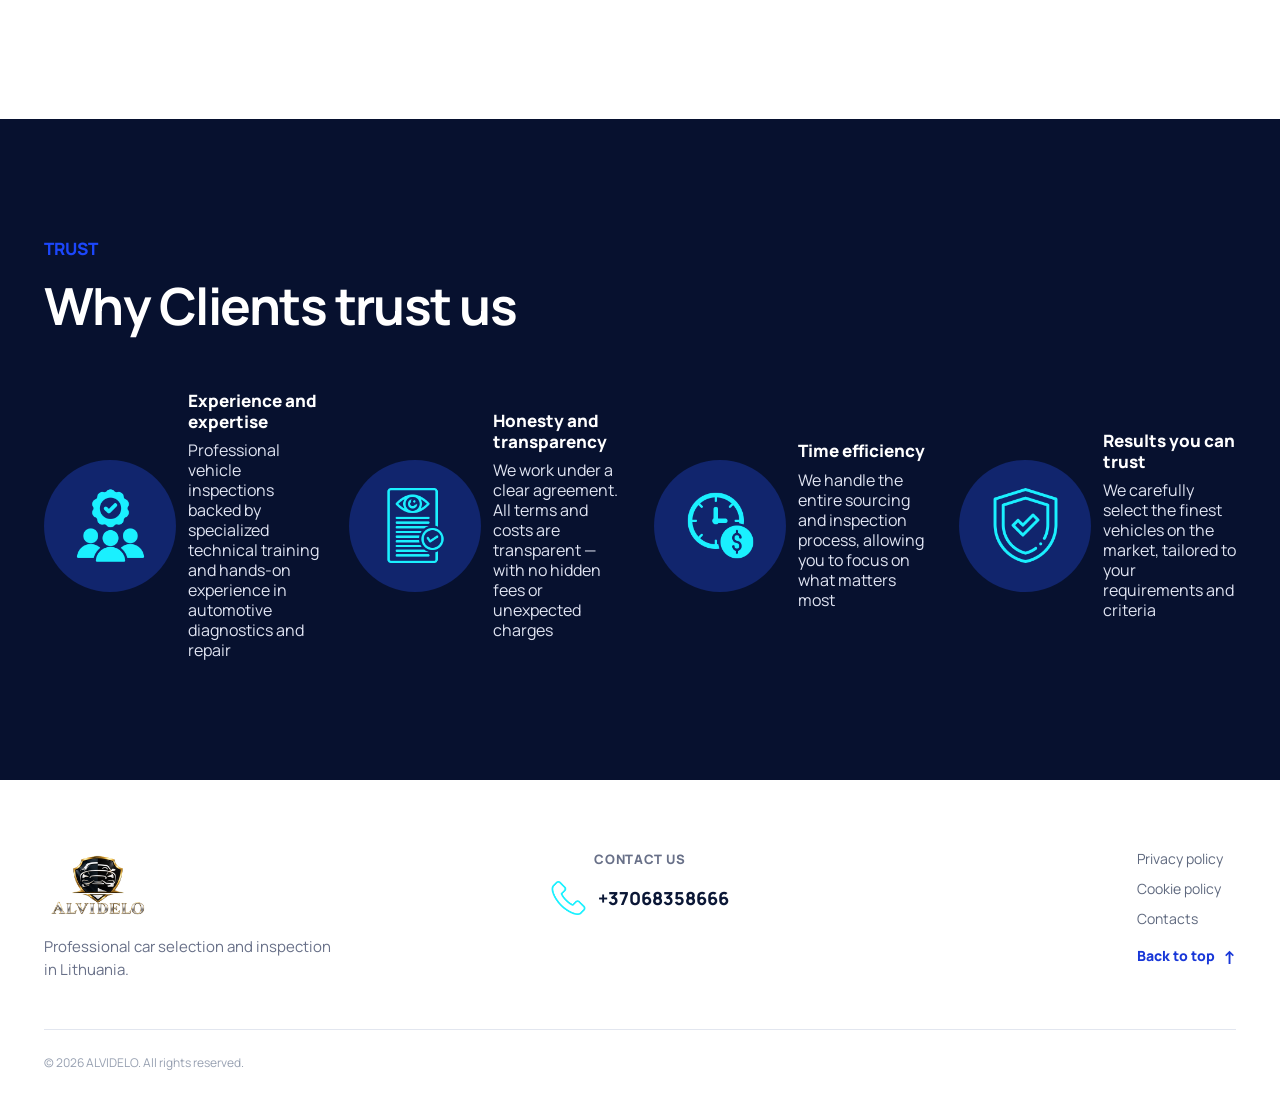
==== commit 81abfd5e: "Changed address and phone number Sanya asked to change address and phone number on all of the pages " ====
--- a/index.html
+++ b/index.html
@@ -41,9 +41,9 @@
             </nav>
 
             <div class="header__right">
-                <a class="phone" href="tel:+37060612748">
+                <a class="phone" href="tel:+37068358666">
                     <img class="phone__icon" src="images/icons/telephone.png" />
-                    <span>+37060612748</span>
+                    <span>+37068358666</span>
                 </a>
                 <a class="btn btn--primary header__button" href="#form">Submit a request</a>
                 <div class="langs">
@@ -396,9 +396,9 @@
 
                 <div class="footer__contacts">
                     <p class="footer__label">Contact us</p>
-                    <a class="phone footer__phone" href="tel:+37060612748">
+                    <a class="phone footer__phone" href="tel:+37068358666">
                         <img class="phone__icon" src="images/icons/telephone.png" alt="" />
-                        <span>+37060612748</span>
+                        <span>+37068358666</span>
                     </a>
                 </div>
 
